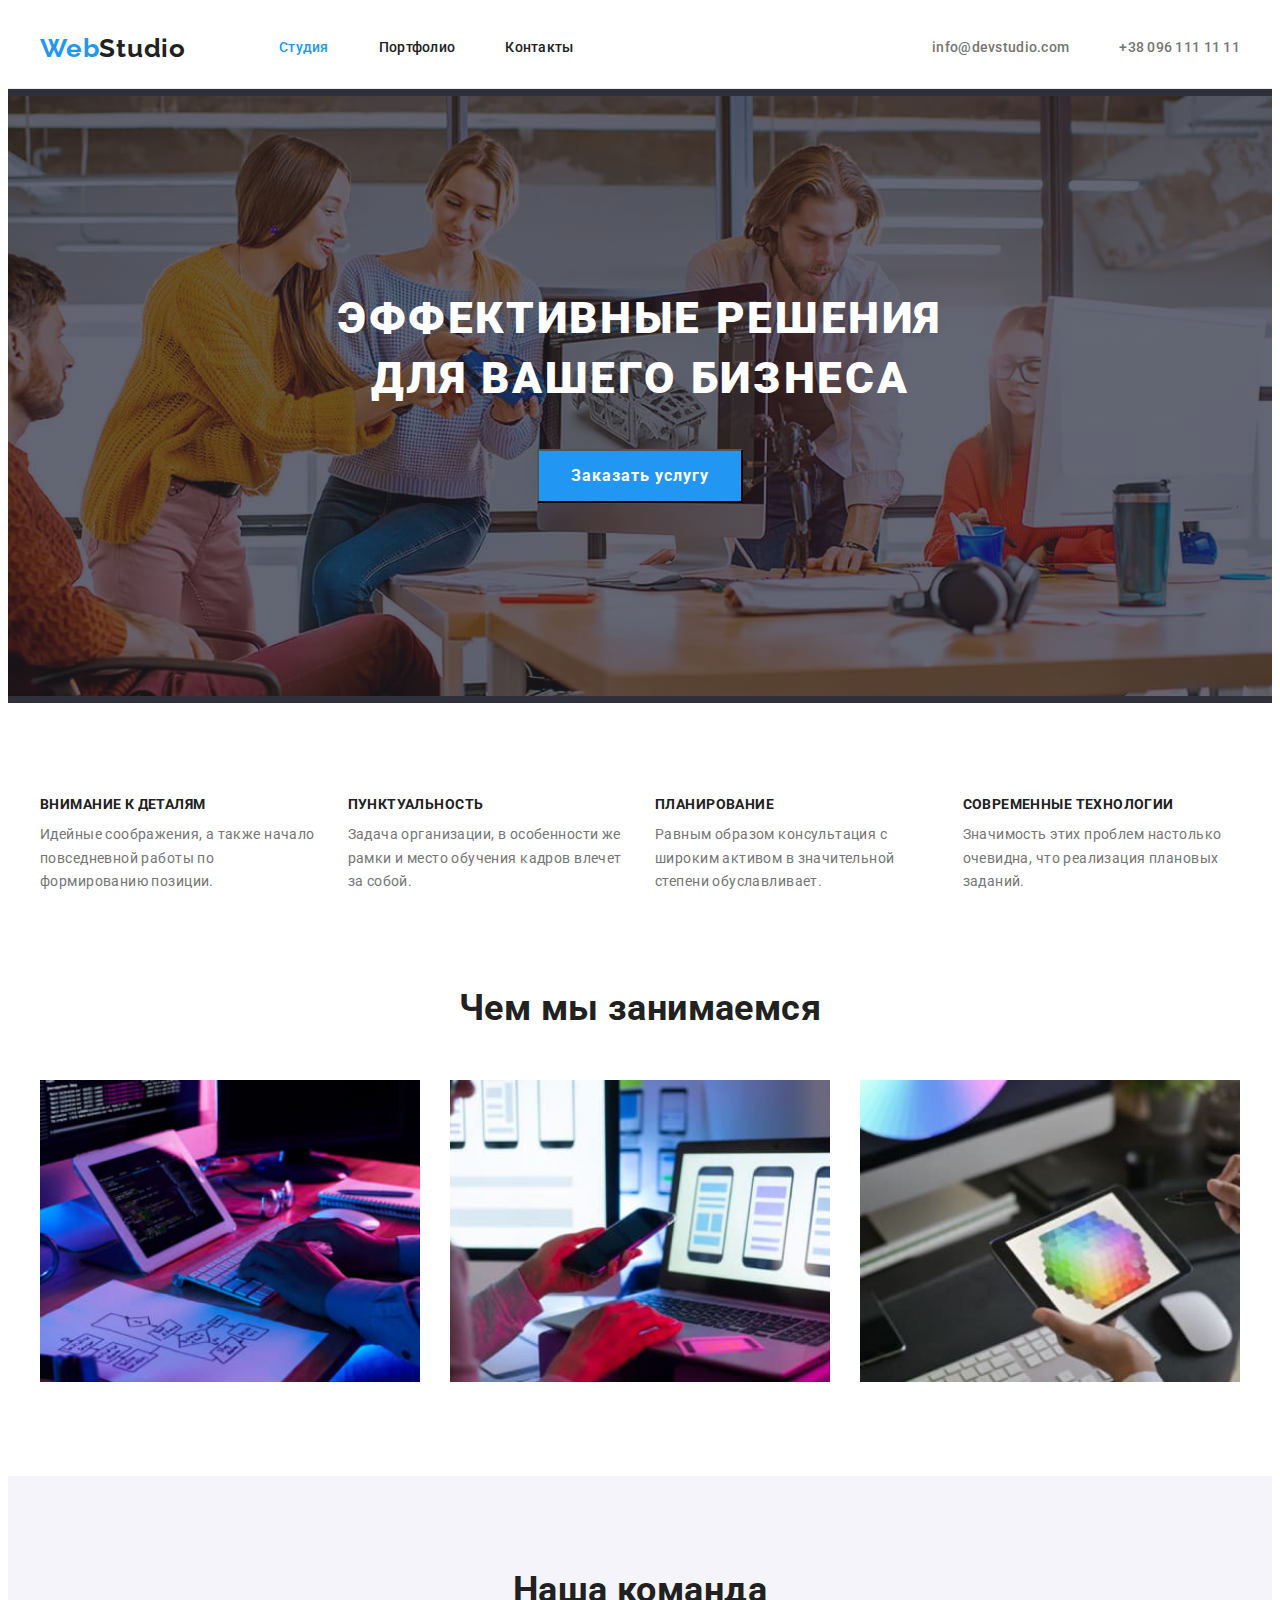
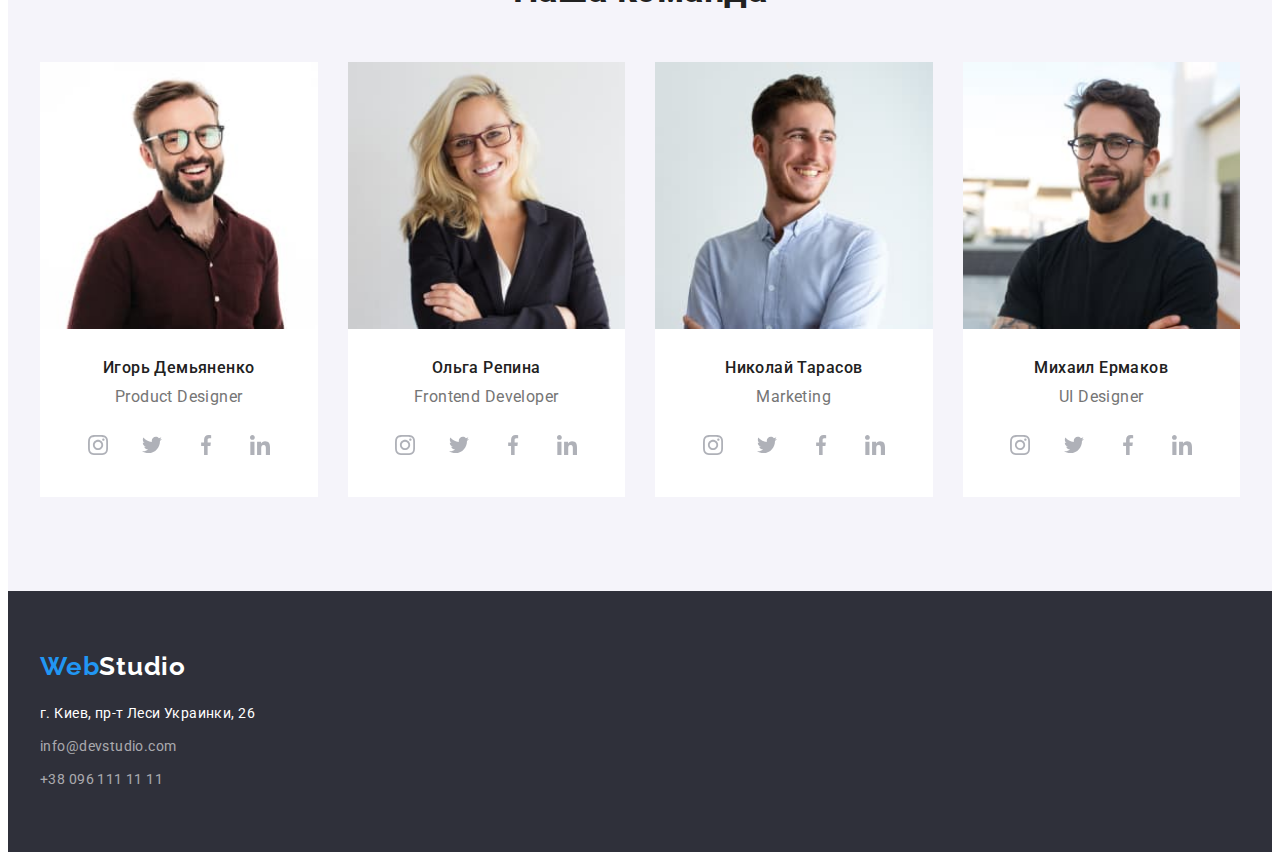
==== index.html @ 8162347d "111" ====
<!DOCTYPE html>
<html lang="ru">
<head>
    <link rel="preconnect" href="https://fonts.googleapis.com">
    <link rel="preconnect" href="https://fonts.gstatic.com" crossorigin>
    <link href="https://fonts.googleapis.com/css2?family=Raleway:wght@700&family=Roboto:wght@400;500;700;900&display=swap" rel="stylesheet">
    <link rel="stylesheet" href="https://cdnjs.cloudflare.com/ajax/libs/modern-normalize/1.1.0/modern-normalize.min.css" integrity="sha512-wpPYUAdjBVSE4KJnH1VR1HeZfpl1ub8YT/NKx4PuQ5NmX2tKuGu6U/JRp5y+Y8XG2tV+wKQpNHVUX03MfMFn9Q==" crossorigin="anonymous" referrerpolicy="no-referrer" />
    <meta charset="UTF-8">
    <meta http-equiv="X-UA-Compatible" content="IE=edge">
    <meta name="viewport" content="width=device-width, initial-scale=1.0">
    <link href="./css/styles.css" rel="stylesheet"> 
    <title>Web Studio</title>
</head>
<body>
<!--Шапка страницы-->
<header class="header">
    <div class="container header-container">
        <a  class="link logo" href="index.html">Web<span class="header-logo-span">Studio</span></a>
        <nav class="header-nav">
            <ul class="list header-list">
        <li class="header-item"><a href="index.html" class="link header-link current-link  ">Студия</a></li>
        <li class="header-item"><a href="portfolio.html" class="link header-link">Портфолио</a></li>
        <li class="header-item"><a href="" class="link header-link">Контакты</a></li>
            </ul>
        </nav>
        <ul class="list header-contact-list">
            <li class="header-contact-item"><a href=" mailto:info@devstudio.com" class="link header-link">info@devstudio.com</a></li>
            <li class="header-contact-item"><a href="tel:+380961111111" class="link header-link">+38 096 111 11 11</a></li>
        </ul>
    </div>
    
</header>
<!--Основная часть-->
<main>
    <!--Секция с кнопкой-->
    <section class="hero section">
        <div class="container">
    <h1 class="hero-title">Эффективные решения для вашего бизнеса</h1>
        <button type="button" class="hero-button"> Заказать услугу</button>
        </div>
    </section>
    <!--О нас-->
    <section class="about section">
        <div class="container">
        <ul class="list about-list card-set">
            <li class="about-item item">
                <h3 class="about-title">Внимание к деталям</h3>
                <p class="about-text">Идейные соображения, а также начало повседневной работы по формированию позиции.</p>
            </li>
            <li class="about-item item">
                <h3 class="about-title">Пунктуальность</h3>
                <p class="about-text">Задача организации, в особенности же рамки и место обучения кадров влечет за собой.</p>
            </li>
            <li class="about-item item">
                <h3 class="about-title">Планирование</h3>
                <p class="about-text">Равным образом консультация с широким активом в значительной степени обуславливает.</p>
            </li>
            <li class="about-item item">
                <h3 class="about-title">Современные технологии</h3>
                <p class="about-text">Значимость этих проблем настолько очевидна, что реализация плановых заданий.</p>
            </li>
        </ul>
        </div>
    </section>
    <!--Чем занимаемся-->
    <section class="work section"> 
        <div class="container">
        <h2 class="section-title">Чем мы занимаемся</h2>
        <ul class="list work-list card-set">
            <li class="work-item item"><img src="./images/about_section_img_1.jpg" alt="Написание кода" width="370" height="294"></li>
            <li class="work-item item"><img src="./images/about_section_img_2.jpg" alt="Разробка мобильного приложения" width="370" height="294"></li>
            <li class="work-item item"><img src="./images/about_section_img_3.jpg" alt="Выбор цветовой палитры" width="370" height="294"></li>
        </ul>
        </div>
    </section>
    <!--Команда-->
    <section class="team section"> 
        <div class="container">
        <h2 class="section-title">Наша команда</h2>
        <ul class="list team-list card-set">
            <li class="team-item item">
                <img src="./images/team_img_1.jpg" alt="Игорь Демьяненко" width="270" height="260">
                <div class="teem-content">
                <h3 class="team-people">Игорь Демьяненко</h3>
                <p class="team-position">Product Designer</p>
                <ul class="team-social-list list">
                    <li class="team-social-item" >
                        <a href=""
                         class="team-social-link link"> 
                         <svg class="team-social-icon" width="20" height="20">
                             <use href="./images/icons.svg#icon-instagram"></use>
                         </svg>
                        </a>
                    </li>
                    <li class="team-social-item" >
                        <a href=""
                         class="team-social-link link"> 
                         <svg class="team-social-icon" width="20" height="20">
                             <use href="./images/icons.svg#icon-twitter"></use>
                         </svg>
                        </a>
                    </li>
                    <li class="team-social-item" >
                        <a href=""
                         class="team-social-link link"> 
                         <svg class="team-social-icon" width="20" height="20">
                             <use href="./images/icons.svg#icon-facebook"></use>
                         </svg>
                        </a>
                    </li>
                    <li class="team-social-item" >
                        <a href=""
                         class="team-social-link link"> 
                         <svg class="team-social-icon" width="20" height="20">
                             <use href="./images/icons.svg#icon-linkedin"></use>
                         </svg>
                        </a>
                    </li>
                </ul>
            
                </div>
            </li>
            <li class="team-item item">
                <img src="./images/team_img_2.jpg" alt="Ольга Репина" width="270" height="260">
                <div class="teem-content">
                <h3 class="team-people">Ольга Репина</h3>
                <p class="team-position">Frontend Developer</p>
                <ul class="team-social-list list">
                    <li class="team-social-item" >
                        <a href=""
                         class="team-social-link link"> 
                         <svg class="team-social-icon" width="20" height="20">
                             <use href="./images/icons.svg#icon-instagram"></use>
                         </svg>
                        </a>
                    </li>
                    <li class="team-social-item" >
                        <a href=""
                         class="team-social-link link"> 
                         <svg class="team-social-icon" width="20" height="20">
                             <use href="./images/icons.svg#icon-twitter"></use>
                         </svg>
                        </a>
                    </li>
                    <li class="team-social-item" >
                        <a href=""
                         class="team-social-link link"> 
                         <svg class="team-social-icon" width="20" height="20">
                             <use href="./images/icons.svg#icon-facebook"></use>
                         </svg>
                        </a>
                    </li>
                    <li class="team-social-item" >
                        <a href=""
                         class="team-social-link link"> 
                         <svg class="team-social-icon" width="20" height="20">
                             <use href="./images/icons.svg#icon-linkedin"></use>
                         </svg>
                        </a>
                    </li>
                </ul>
                </div>
            </li>
            <li class="team-item item">
                <img src="./images/team_img_3.jpg" alt="Николай Тарасов" width="270" height="260">
                <div class="teem-content">
                <h3 class="team-people">Николай Тарасов</h3>
                <p class="team-position">Marketing</p>
                <ul class="team-social-list list">
                    <li class="team-social-item" >
                        <a href=""
                         class="team-social-link link"> 
                         <svg class="team-social-icon" width="20" height="20">
                             <use href="./images/icons.svg#icon-instagram"></use>
                         </svg>
                        </a>
                    </li>
                    <li class="team-social-item" >
                        <a href=""
                         class="team-social-link link"> 
                         <svg class="team-social-icon" width="20" height="20">
                             <use href="./images/icons.svg#icon-twitter"></use>
                         </svg>
                        </a>
                    </li>
                    <li class="team-social-item" >
                        <a href=""
                         class="team-social-link link"> 
                         <svg class="team-social-icon" width="20" height="20">
                             <use href="./images/icons.svg#icon-facebook"></use>
                         </svg>
                        </a>
                    </li>
                    <li class="team-social-item" >
                        <a href=""
                         class="team-social-link link"> 
                         <svg class="team-social-icon" width="20" height="20">
                             <use href="./images/icons.svg#icon-linkedin"></use>
                         </svg>
                        </a>
                    </li>
                </ul>
                </div>
            </li>
            <li class="team-item item">
                <img src="./images/team_img_4.jpg" alt="Михаил Ермаков" width="270" height="260">
                <div class="teem-content">
                <h3 class="team-people">Михаил Ермаков</h3>
                <p class="team-position">UI Designer</p>
                <ul class="team-social-list list">
                    <li class="team-social-item" >
                        <a href=""
                         class="team-social-link link"> 
                         <svg class="team-social-icon" width="20" height="20">
                             <use href="./images/icons.svg#icon-instagram"></use>
                         </svg>
                        </a>
                    </li>
                    <li class="team-social-item" >
                        <a href=""
                         class="team-social-link link"> 
                         <svg class="team-social-icon" width="20" height="20">
                             <use href="./images/icons.svg#icon-twitter"></use>
                         </svg>
                        </a>
                    </li>
                    <li class="team-social-item" >
                        <a href=""
                         class="team-social-link link"> 
                         <svg class="team-social-icon" width="20" height="20">
                             <use href="./images/icons.svg#icon-facebook"></use>
                         </svg>
                        </a>
                    </li>
                    <li class="team-social-item" >
                        <a href=""
                         class="team-social-link link"> 
                         <svg class="team-social-icon" width="20" height="20">
                             <use href="./images/icons.svg#icon-linkedin"></use>
                         </svg>
                        </a>
                    </li>
                </ul>
                </div>
            </li>

        </ul>
        </div>

    </section>
</main>

<footer class="footer">
    <div class="container footer-container">
    <a href="" class="link logo">Web<span class="footer-logo-span">Studio</span></a>
    <address class="footer-address">
        <ul class="list footer-list">
        <li class="footer-item">
           <a href="https://goo.gl/maps/kdyRsUSUZegwHqDn6" target="_blank" rel="noopener noreferrer"  class="link footer-link">
          г. Киев, пр-т Леси Украинки, 26
           </a>
        </li> 
         <li class="footer-item">
           <a href="mailto:info@devstudio.com"  class="link footer-link">info@devstudio.com</a>
         </li>
        <li class="footer-item">
          <a href="tel:+380961111111"  class="link footer-link">+38 096 111 11 11</a>
        </li>
        </ul>
      </address>
    </div>
</footer>
    
</body>
</html>
---- css/styles.css ----
:root{
--logo-color: #2196F3;
--light-text-color: #ffffff;
--dark-text-color: #212121;
--accent-color: #2196F3;
--text-color: #757575; 

--light-background-color: #ffffff;
--dark-background-color: #2F303A;
--gray-background-color: #F5F4FA;



}
body{
font-family: 'Roboto', sans-serif;
font-size: 14px;
line-height: 1.71;
letter-spacing: 0.03em;
color: var(--text-color);
}
p, h1, h2, h3, h4, h5, h6{
    margin: 0;
}
ul{
    margin: 0;
    padding: 0;
}
img{
    display: block;
    width: 100%;
    height: auto;
}
.list{
    list-style: none;
}
.link {
    text-decoration: none;
    color: inherit;
}
button{
    cursor: pointer;
    font-family: inherit;
}
address{
    font-style: inherit;
}

.visually-hidden {
    position: absolute;
    white-space: nowrap;
    width: 1px;
    height: 1px;
    overflow: hidden;
    border: 0;
    padding: 0;
    clip: rect(0 0 0 0);
    clip-path: inset(50%);
    margin: -1px;
}

.container{
    width: 1200px;
    padding-left: 15px;
    padding-right: 15px;
    margin: 0 auto;
}

.section{
    padding-top: 94px;
    padding-bottom: 94px;
}
.card-set{
    display: flex;
    flex-wrap: wrap;
    margin-left: -30px;
    margin-top: -30px;
}

.item{
    margin-top: 30px;
    margin-left: 30px;
}


/*--------HEADER-----------*/
.header{
    border-bottom: 1px solid #ECECEC;
}

.header .logo{
    margin-right: 93px;
}


.header-container{
    display: flex;
    align-items: center;
}
    

.logo {
font-family: Raleway;
font-weight: bold;
font-size: 26px;
line-height: 1.19;
letter-spacing: 0.03em;
color: var(--logo-color);
}
.header-logo-span{
color:var(--dark-text-color)
}
.header-list{
    color:var(--dark-text-color);
    display: flex;
    
}
.header-contact-list{
display: flex;
margin-left: auto;
align-items: center;
}
.header-item:not(:last-child){
    margin-right: 50px;
}

.header-contact-item:not(:first-child){
    margin-left: 50px;
}

.header-link{
font-weight: 500;
line-height: 1.14;
letter-spacing: 0.02em;
padding-top: 32px;
padding-bottom: 32px;
display: flex;
align-items: center;

}
.header-link:hover,
.header-link:focus,
.current-link {
    color: var(--accent-color);
}

/*----------FOOTER---------*/
.footer{
    background-color: var(--dark-background-color);
    padding-top: 60px;
    padding-bottom: 60px;
}
.footer-container{
    display: flex;
    flex-direction: column;
}
.footer .logo{
    margin-bottom: 20px;
}

.footer-logo-span{
color:var(--light-text-color);
}
.footer-item:not(:last-child){
  margin-bottom: 9px;
}

.footer-link[target="_blank"]{
color:var(--light-text-color)
}
.footer-link{
color: rgba(255, 255, 255, 0.6);
}
.footer-link:hover,
.footer-link:focus{
    color: var(--accent-color);
}


/*---------HERO--------*/
.hero{
    background-color: var(--dark-background-color);
    padding-bottom: 200px;
    padding-top: 200px;
    text-align: center;
    background-image: linear-gradient(
        rgba(47, 48, 58, 0.4),
        rgba(47, 48, 58, 0.4)
        ),url(../images/hero_bg_img.jpg);
    background-repeat: no-repeat;
    background-position: center;
}
.hero-title{
font-weight: 900;
font-size: 44px;
line-height: 1.36;
letter-spacing: 0.06em;
text-transform: uppercase;
color:var(--light-text-color);
margin-bottom: 40px;
text-align: center;
max-width: 700px;
margin-left: auto;
margin-right: auto;




}
.hero-button{
font-weight: bold;
font-size: 16px;
line-height: 1.875;
letter-spacing: 0.06em;
color: var(--light-text-color);
background-color:var(--accent-color);
padding: 10px 32px;




}
/*---------ABOUT----------*/




.about-title{
font-size: 14px;
line-height: 1.14;
letter-spacing: 0.03em;
text-transform: uppercase;
color:var(--dark-text-color);
margin-bottom: 10px;
}

.about-list{
    display: flex;
}

.about-item{
    flex-basis: calc(100% / 4 - 30px);
}








/*----------WORK----------*/
.work{
    padding-top: 0;
}

.section-title{
font-size: 36px;
line-height: 1.16;
color:var(--dark-text-color);
margin-bottom: 50px;
text-align: center;
}

.work-list{
display: flex;
}
.work-item{
    flex-basis: calc(100% / 3 - 30px);
}



/*---------TEAM------------*/
.team{
    background-color: var(--gray-background-color);
}
.team-list{
    display: flex;
}


.team-item{
    background-color:var(--light-background-color);
    text-align: center;
    flex-basis: calc(100% / 4 - 30px);
}

.teem-content{
    padding: 30px 32px;

}
.team-social-list{
    display: flex;
    justify-content: center;
    margin-top: 16px;
}
.team-social-item + .team-social-item{
    margin-left: 10px;
}
.team-social-link{
    display: flex;
    justify-content: center;
    align-items: center;
    background-color: var(--light-background-color);
    width: 44px;
    height: 44px;
    border-radius: 50%;
    color:#AFB1B8;
}
.team-social-icon{
    fill: currentColor;
}
.team-social-link:hover,
.team-social-link:focus{
    background-color: var(--accent-color);
    color:#ffffff;
}



.team-people{
font-weight: 500;
color:var(--dark-text-color);
margin-bottom: 10px;

}
.team-position,
.team-people {
font-size: 16px;
line-height: 1.18;
}


/*--------------------PORTFOLIO-------------------*/

.filter-list{
    display: flex;
    justify-content: center;
    margin-bottom: 50px;
}
.filter-item:not(:last-child){
    margin-right: 8px;
}

.filter-button{
font-weight: 500;
font-size: 16px;
line-height: 1.625;
letter-spacing: 0.03em;
color:var(--dark-text-color);
background-color:var(--gray-background-color);
min-width: 73px;
padding: 6px 22px;
}


.filter-button:hover,
.filter-button:focus,
.current-filter {
color:var(--light-text-color);
background-color:var(--accent-color);
}



.portfolio-item{
    width: calc(100 / 3 - 30px) ;
}

.portfolio-content{
    border: 1px solid #eeeeee;
    border-top: 0;
    padding-top: 20px;
    padding-bottom: 20px;
    padding-left: 24px;
    padding-right: 24px;
   
    
    
}

.portfolio-project-name{
    font-size: 18px;
    line-height: 2;
    letter-spacing: 0.06em;
    color:var(--dark-text-color);
    margin-bottom: 4px;
}
.portfolio-project-class{
    font-weight: normal;
    font-size: 16px;
    line-height: 1.875;
 

}
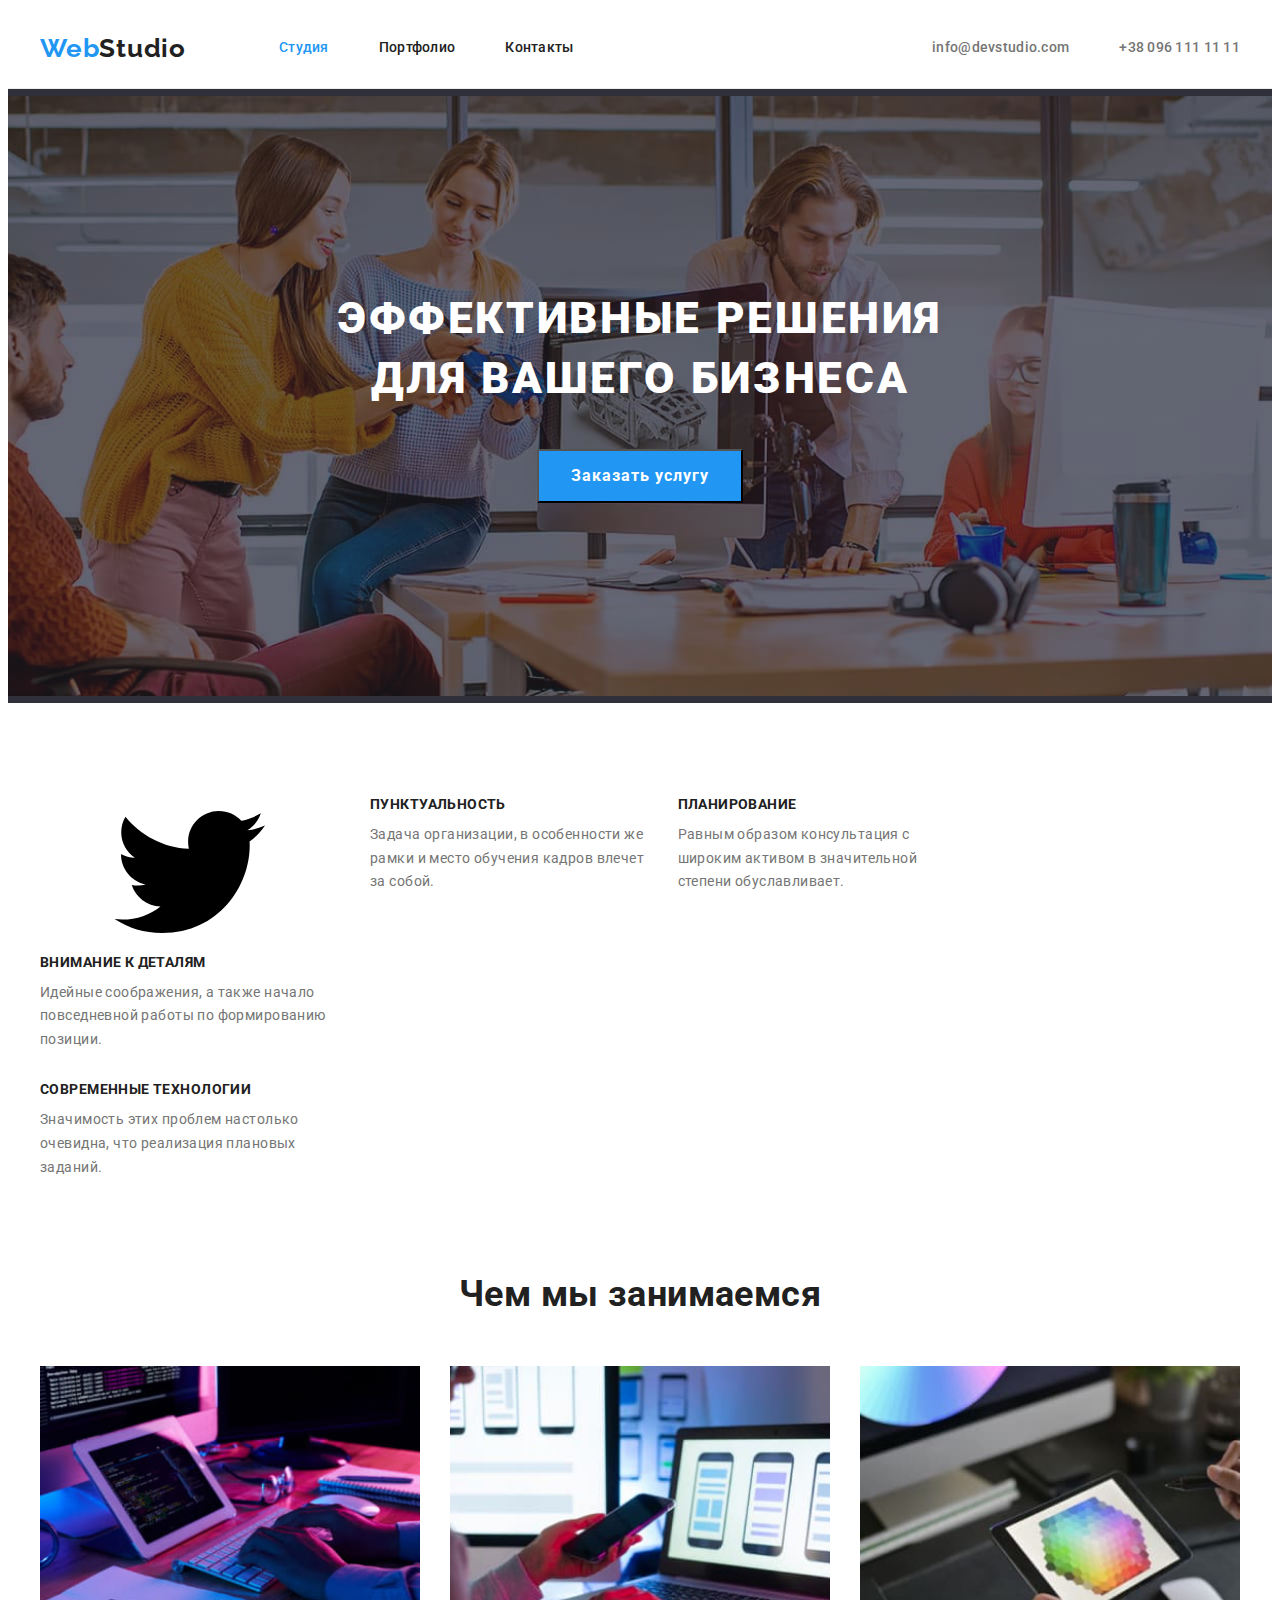
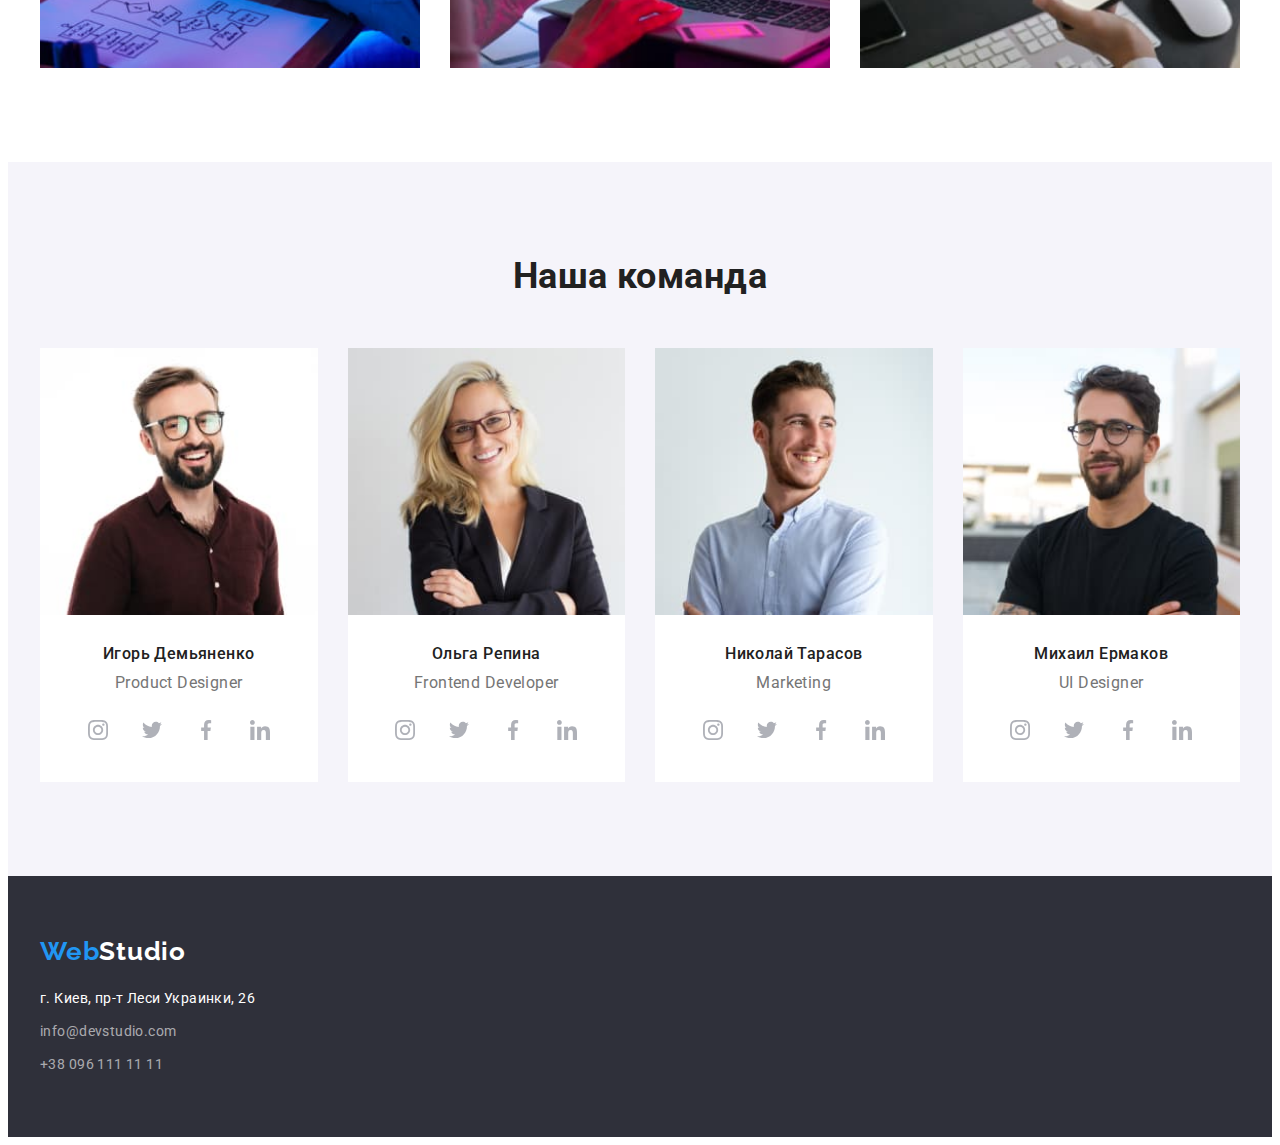
==== commit c91092c9: "111" ====
--- a/index.html
+++ b/index.html
@@ -44,6 +44,14 @@
         <div class="container">
         <ul class="list about-list card-set">
             <li class="about-item item">
+                <div class="about-img">
+                    <a href=""
+                         class="about-img-link link"> 
+                         <svg class="about-icon">
+                             <use href="./images/icons.svg#icon-twitter"></use>
+                         </svg>
+                        </a>
+                </div>
                 <h3 class="about-title">Внимание к деталям</h3>
                 <p class="about-text">Идейные соображения, а также начало повседневной работы по формированию позиции.</p>
             </li>
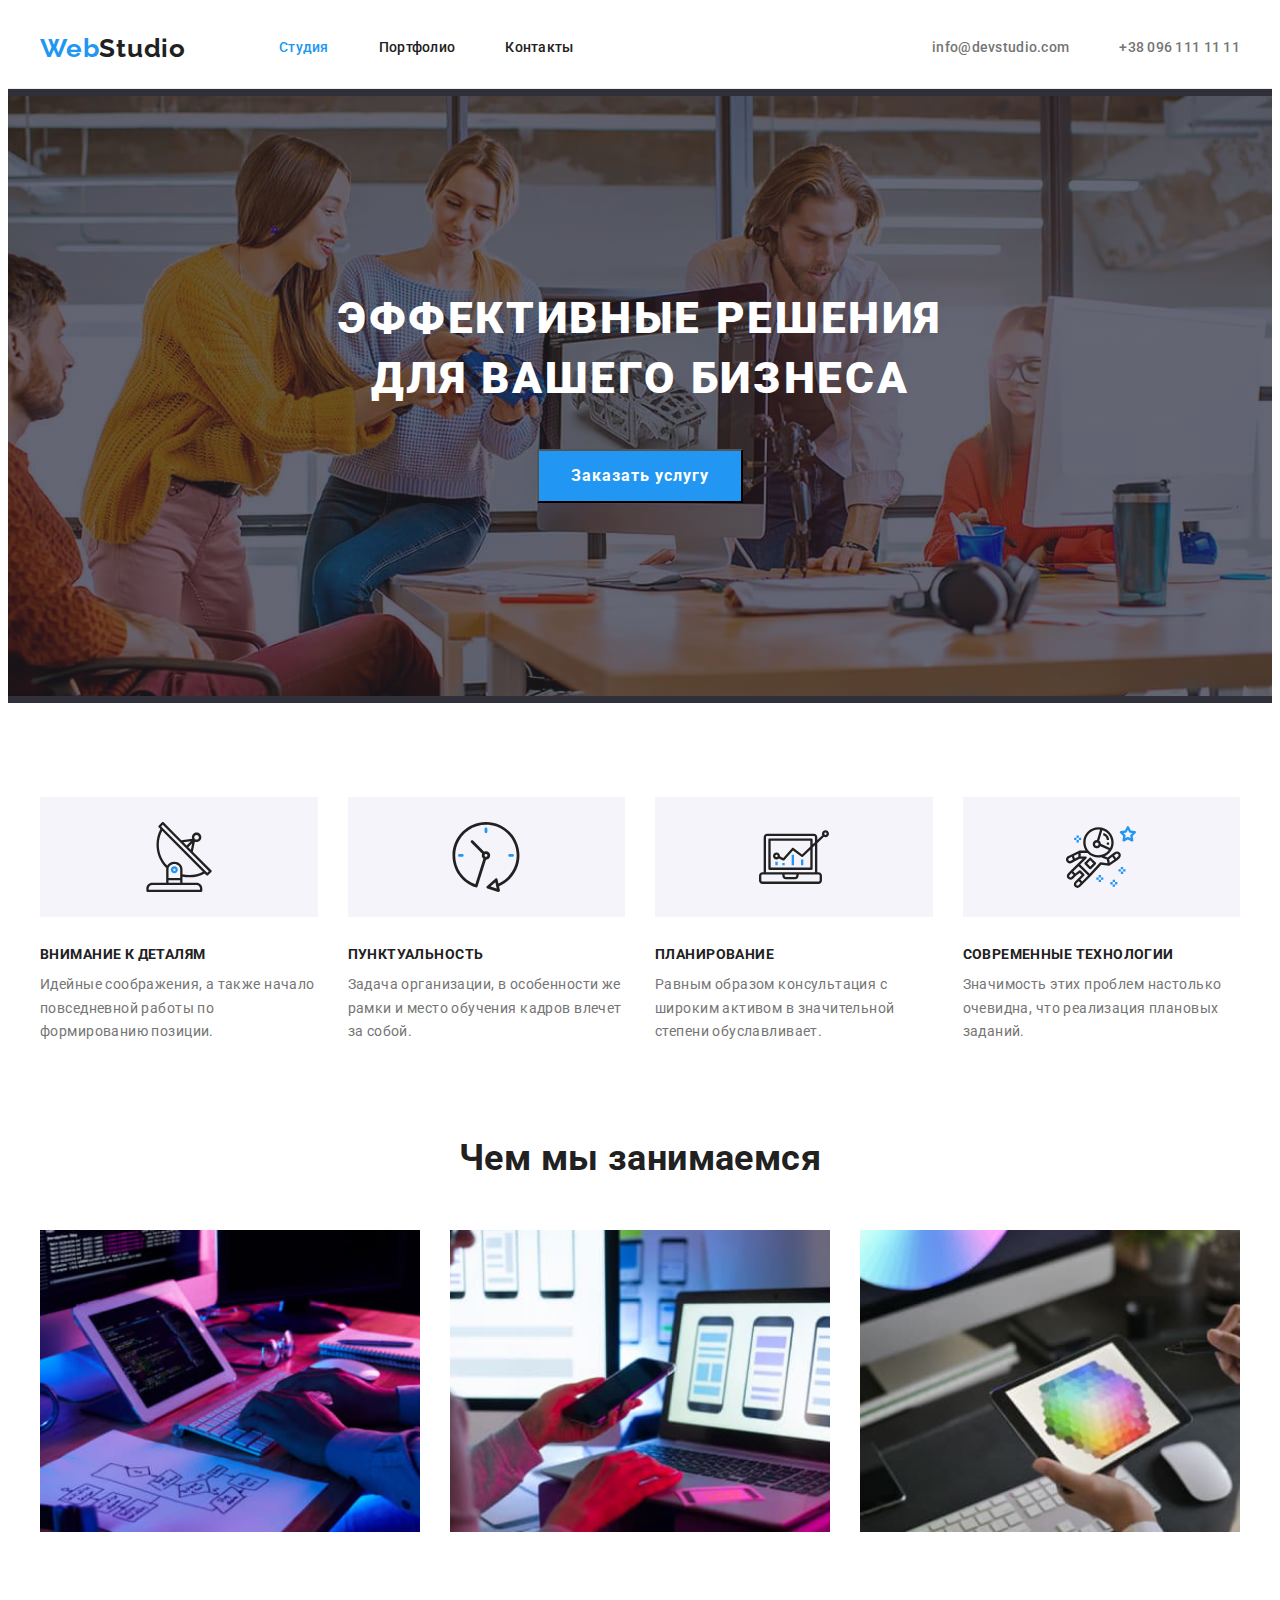
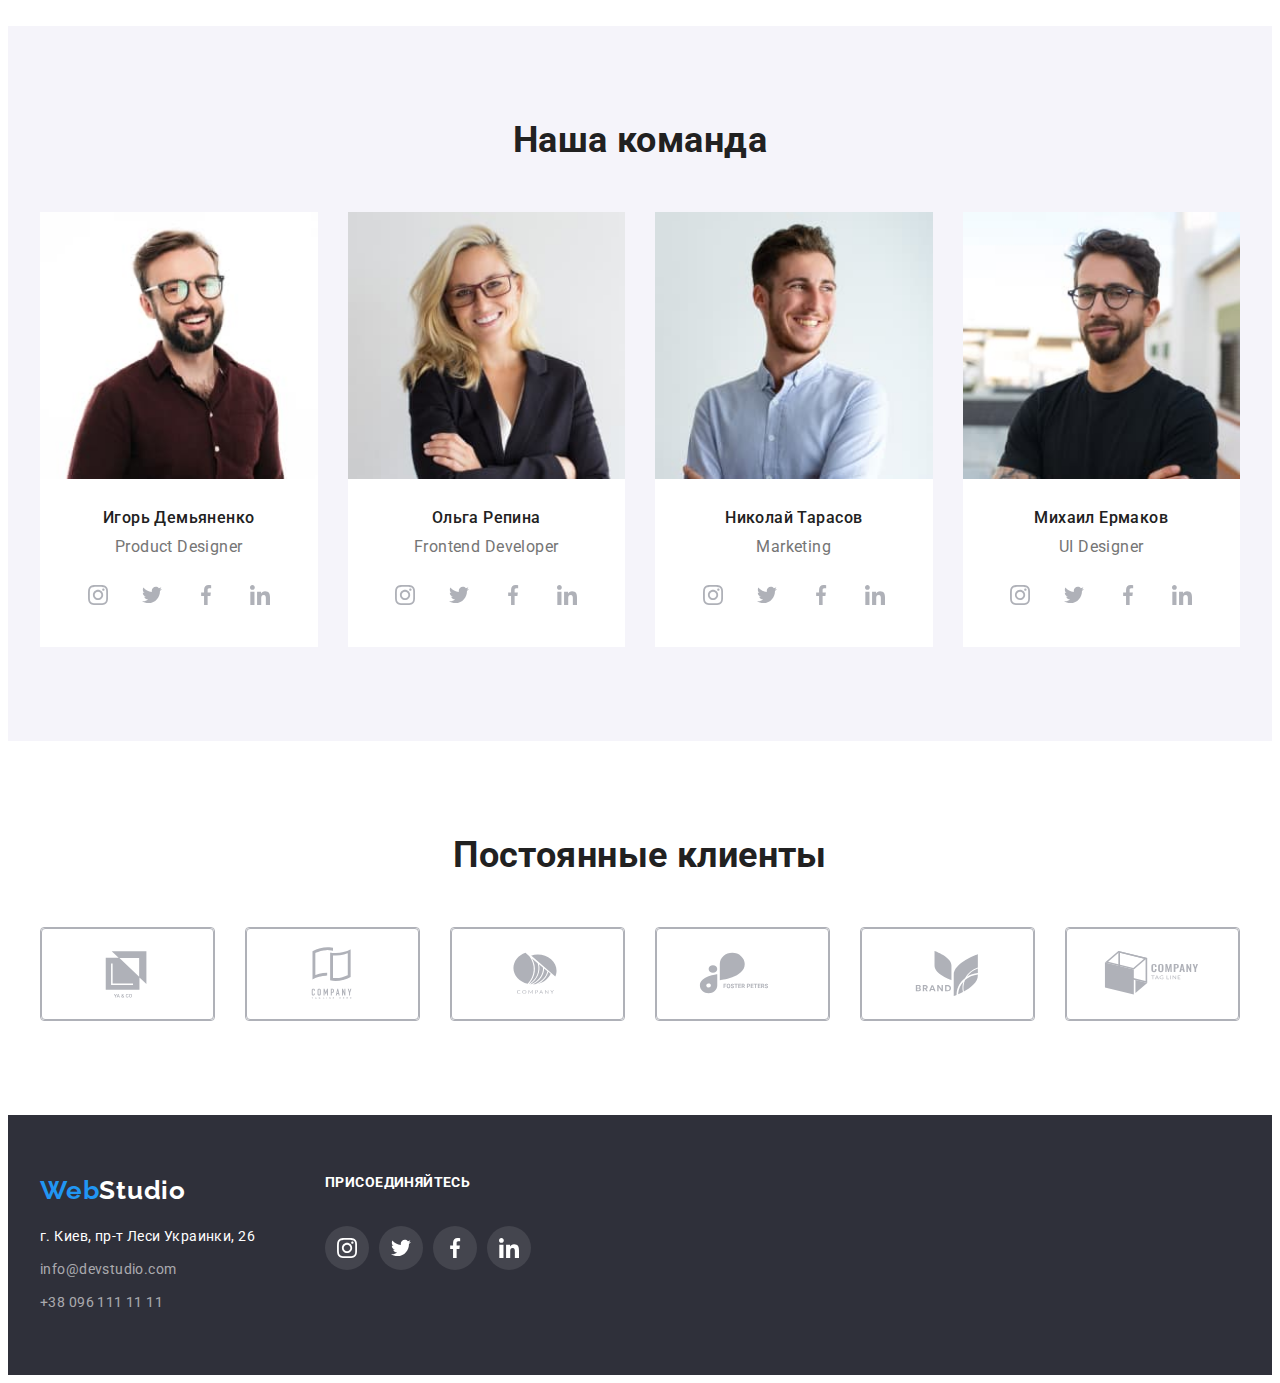
==== commit 7f2e4834: "!!!" ====
--- a/index.html
+++ b/index.html
@@ -45,25 +45,37 @@
         <ul class="list about-list card-set">
             <li class="about-item item">
                 <div class="about-img">
-                    <a href=""
-                         class="about-img-link link"> 
-                         <svg class="about-icon">
-                             <use href="./images/icons.svg#icon-twitter"></use>
-                         </svg>
-                        </a>
+                         <svg class="about-icon" width="70" height="70">
+                             <use href="./images/icons.svg#icon-antenna"></use>
+                         </svg>    
                 </div>
                 <h3 class="about-title">Внимание к деталям</h3>
                 <p class="about-text">Идейные соображения, а также начало повседневной работы по формированию позиции.</p>
             </li>
             <li class="about-item item">
+                <div class="about-img">
+                    <svg class="about-icon" width="70" height="70">
+                        <use href="./images/icons.svg#icon-clock"></use>
+                    </svg>    
+           </div>
                 <h3 class="about-title">Пунктуальность</h3>
                 <p class="about-text">Задача организации, в особенности же рамки и место обучения кадров влечет за собой.</p>
             </li>
             <li class="about-item item">
+                <div class="about-img">
+                    <svg class="about-icon" width="70" height="70">
+                        <use href="./images/icons.svg#icon-diagram"></use>
+                    </svg>    
+           </div>
                 <h3 class="about-title">Планирование</h3>
                 <p class="about-text">Равным образом консультация с широким активом в значительной степени обуславливает.</p>
             </li>
             <li class="about-item item">
+                <div class="about-img">
+                    <svg class="about-icon" width="70" height="70">
+                        <use href="./images/icons.svg#icon-astronaut"></use>
+                    </svg>    
+           </div>
                 <h3 class="about-title">Современные технологии</h3>
                 <p class="about-text">Значимость этих проблем настолько очевидна, что реализация плановых заданий.</p>
             </li>
@@ -251,15 +263,71 @@
                 </ul>
                 </div>
             </li>
-
-        </ul>
-        </div>
-
+        </ul>
+        </div>
+    </section>
+    <section class="clients section"> 
+        <div class="container">
+        <h2 class="section-title">Постоянные клиенты</h2>
+        <ul class="list clients-list card-set">
+            <li class="clients-item item">
+                <a href=""
+                         class="clients-link link"> 
+                         <svg class="clients-icon" width="106" height="60">
+                             <use href="./images/icons.svg#icon-client_logo-1"></use>
+                         </svg>
+                        </a>
+            </li>
+            <li class="clients-item item">
+                <a href=""
+                         class="clients-link link"> 
+                         <svg class="clients-icon" width="106" height="60">
+                             <use href="./images/icons.svg#icon-client_logo-2"></use>
+                         </svg>
+                        </a>
+            </li>
+            <li class="clients-item item">
+                <a href=""
+                         class="clients-link link"> 
+                         <svg class="clients-icon" width="106" height="60">
+                             <use href="./images/icons.svg#icon-client_logo-3"></use>
+                         </svg>
+                        </a>
+            </li>
+            <li class="clients-item item">
+                <a href=""
+                         class="clients-link link"> 
+                         <svg class="clients-icon" width="106" height="60">
+                             <use href="./images/icons.svg#icon-client_logo-4"></use>
+                         </svg>
+                        </a>
+            </li>
+            <li class="clients-item item">
+                <a href=""
+                         class="clients-link link"> 
+                         <svg class="clients-icon" width="106" height="60">
+                             <use href="./images/icons.svg#icon-client_logo-5"></use>
+                         </svg>
+                        </a>
+            </li>
+            <li class="clients-item item">
+                <a href=""
+                         class="clients-link link"> 
+                         <svg class="clients-icon" width="106" height="60">
+                             <use href="./images/icons.svg#icon-client_logo-6"></use>
+                         </svg>
+                        </a>
+            </li>
+            
+        </ul>
+        </div>
     </section>
 </main>
 
 <footer class="footer">
+   
     <div class="container footer-container">
+<div class="main-footer">
     <a href="" class="link logo">Web<span class="footer-logo-span">Studio</span></a>
     <address class="footer-address">
         <ul class="list footer-list">
@@ -277,7 +345,48 @@
         </ul>
       </address>
     </div>
-</footer>
+    
+      <div class="footer-social">
+          <h2 class="footer-social-logo">присоединяйтесь</h2>
+          <ul class="footer-social-list list">
+            <li class="footer-social-item" >
+                <a href=""
+                 class="footer-social-link link"> 
+                 <svg class="footer-social-icon" width="20" height="20">
+                     <use href="./images/icons.svg#icon-instagram"></use>
+                 </svg>
+                </a>
+            </li>
+            <li class="footer-social-item" >
+                <a href=""
+                 class="footer-social-link link"> 
+                 <svg class="footer-social-icon" width="20" height="20">
+                     <use href="./images/icons.svg#icon-twitter"></use>
+                 </svg>
+                </a>
+            </li>
+            <li class="footer-social-item" >
+                <a href=""
+                 class="footer-social-link link"> 
+                 <svg class="footer-social-icon" width="20" height="20">
+                     <use href="./images/icons.svg#icon-facebook"></use>
+                 </svg>
+                </a>
+            </li>
+            <li class="footer-social-item" >
+                <a href=""
+                 class="footer-social-link link"> 
+                 <svg class="footer-social-icon" width="20" height="20">
+                     <use href="./images/icons.svg#icon-linkedin"></use>
+                 </svg>
+                </a>
+            </li>
+        </ul>
+
+
+      </div>
+    </div>
+
     
 </body>
 </html>--- a/css/styles.css
+++ b/css/styles.css
@@ -3,7 +3,8 @@
 --light-text-color: #ffffff;
 --dark-text-color: #212121;
 --accent-color: #2196F3;
---text-color: #757575; 
+--text-color: #757575;
+--icon-color: #AFB1B8 ;
 
 --light-background-color: #ffffff;
 --dark-background-color: #2F303A;
@@ -149,10 +150,15 @@
     background-color: var(--dark-background-color);
     padding-top: 60px;
     padding-bottom: 60px;
+    
 }
 .footer-container{
     display: flex;
+}
+.main-footer{
+    display: flex;
     flex-direction: column;
+    margin-right: 70px;
 }
 .footer .logo{
     margin-bottom: 20px;
@@ -165,7 +171,8 @@
   margin-bottom: 9px;
 }
 
-.footer-link[target="_blank"]{
+.footer-link[target="_blank"]
+{
 color:var(--light-text-color)
 }
 .footer-link{
@@ -175,7 +182,46 @@
 .footer-link:focus{
     color: var(--accent-color);
 }
-
+.footer-social{
+    display: flex;
+    flex-direction: column;
+}
+.footer-social-list{
+    display: flex;
+    justify-content: center;
+    margin-top: 16px;
+}
+.footer-social-item + .footer-social-item{
+    margin-left: 10px;
+}
+.footer-social-link{
+    display: flex;
+    justify-content: center;
+    align-items: center;
+    background-color: rgba(255, 255, 255, 0.1);
+    width: 44px;
+    height: 44px;
+    border-radius: 50%;
+    color:var(--light-text-color)
+
+}
+.footer-social-icon{
+    fill: currentColor;
+}
+.footer-social-link:hover,
+.footer-social-link:focus{
+    background-color: var(--accent-color);
+    color:#ffffff;
+}
+.footer-social-logo{
+ font-weight: bold;
+font-size: 14px;
+line-height: 1.14;
+letter-spacing: 0.03em;
+text-transform: uppercase;
+margin-bottom: 20px;
+color: var(--light-text-color);
+}
 
 /*---------HERO--------*/
 .hero{
@@ -241,6 +287,15 @@
 .about-item{
     flex-basis: calc(100% / 4 - 30px);
 }
+.about-img{
+    display: flex;
+    justify-content: center;
+    align-items: center;
+    background-color: var(--gray-background-color);
+    height: 120px;
+    margin-bottom: 30px;
+}
+
 
 
 
@@ -306,7 +361,7 @@
     width: 44px;
     height: 44px;
     border-radius: 50%;
-    color:#AFB1B8;
+    color:var(--icon-color)
 }
 .team-social-icon{
     fill: currentColor;
@@ -330,6 +385,34 @@
 font-size: 16px;
 line-height: 1.18;
 }
+/*----------Clients-----------*/
+.clients-item{
+    flex-basis: calc(100% / 6 - 30px);
+    border: 1px solid #AFB1B8;
+    box-sizing: border-box;
+    border-radius: 4px;
+}
+.clients-link{
+    display: flex;
+    justify-content: center;
+    align-items: center;
+    background-color: var(--light-background-color);
+    height: 92px;
+    border: 1px solid #AFB1B8;
+    box-sizing: border-box;
+    border-radius: 4px;
+    color:var(--icon-color)
+}
+.clients-icon{
+    fill:currentColor
+}
+.clients-link:hover,
+.clients-link:focus{
+    border: 1px solid #2196F3;
+    color: var(--accent-color);
+}
+   
+
 
 
 /*--------------------PORTFOLIO-------------------*/
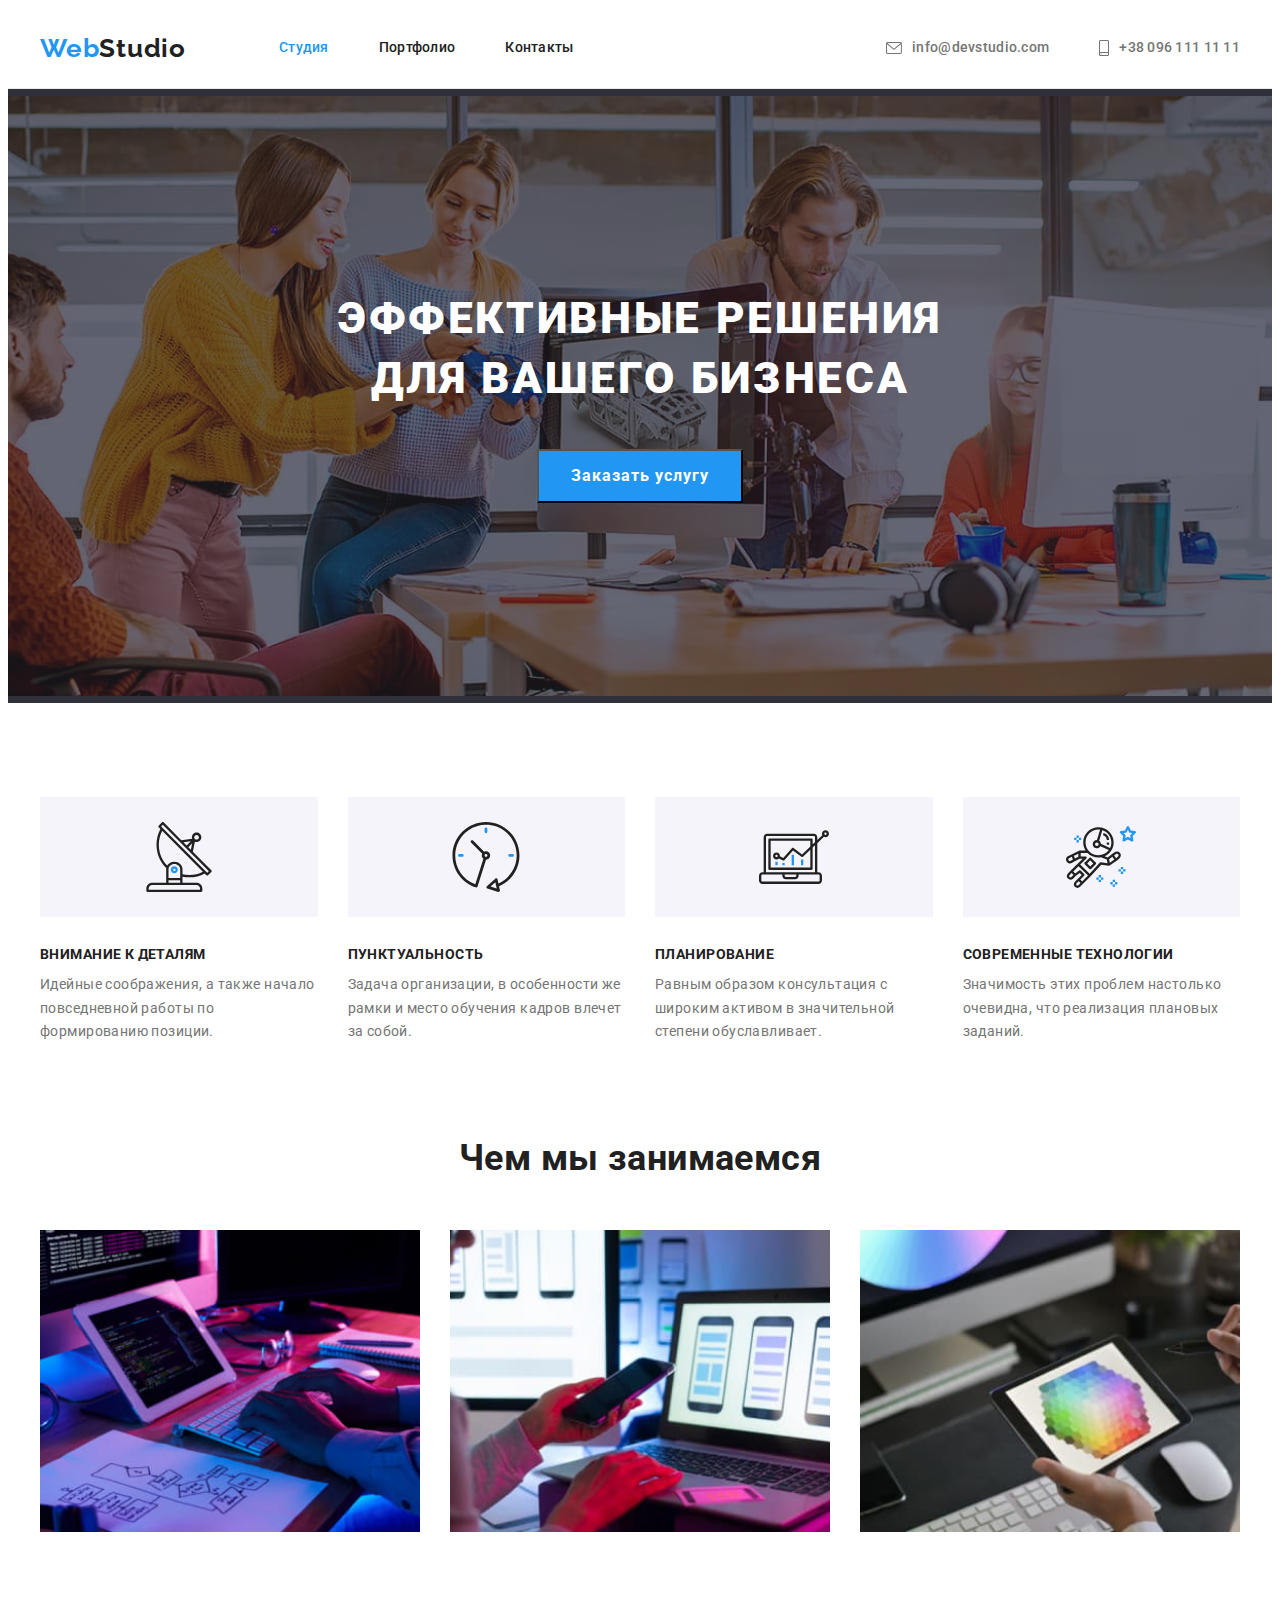
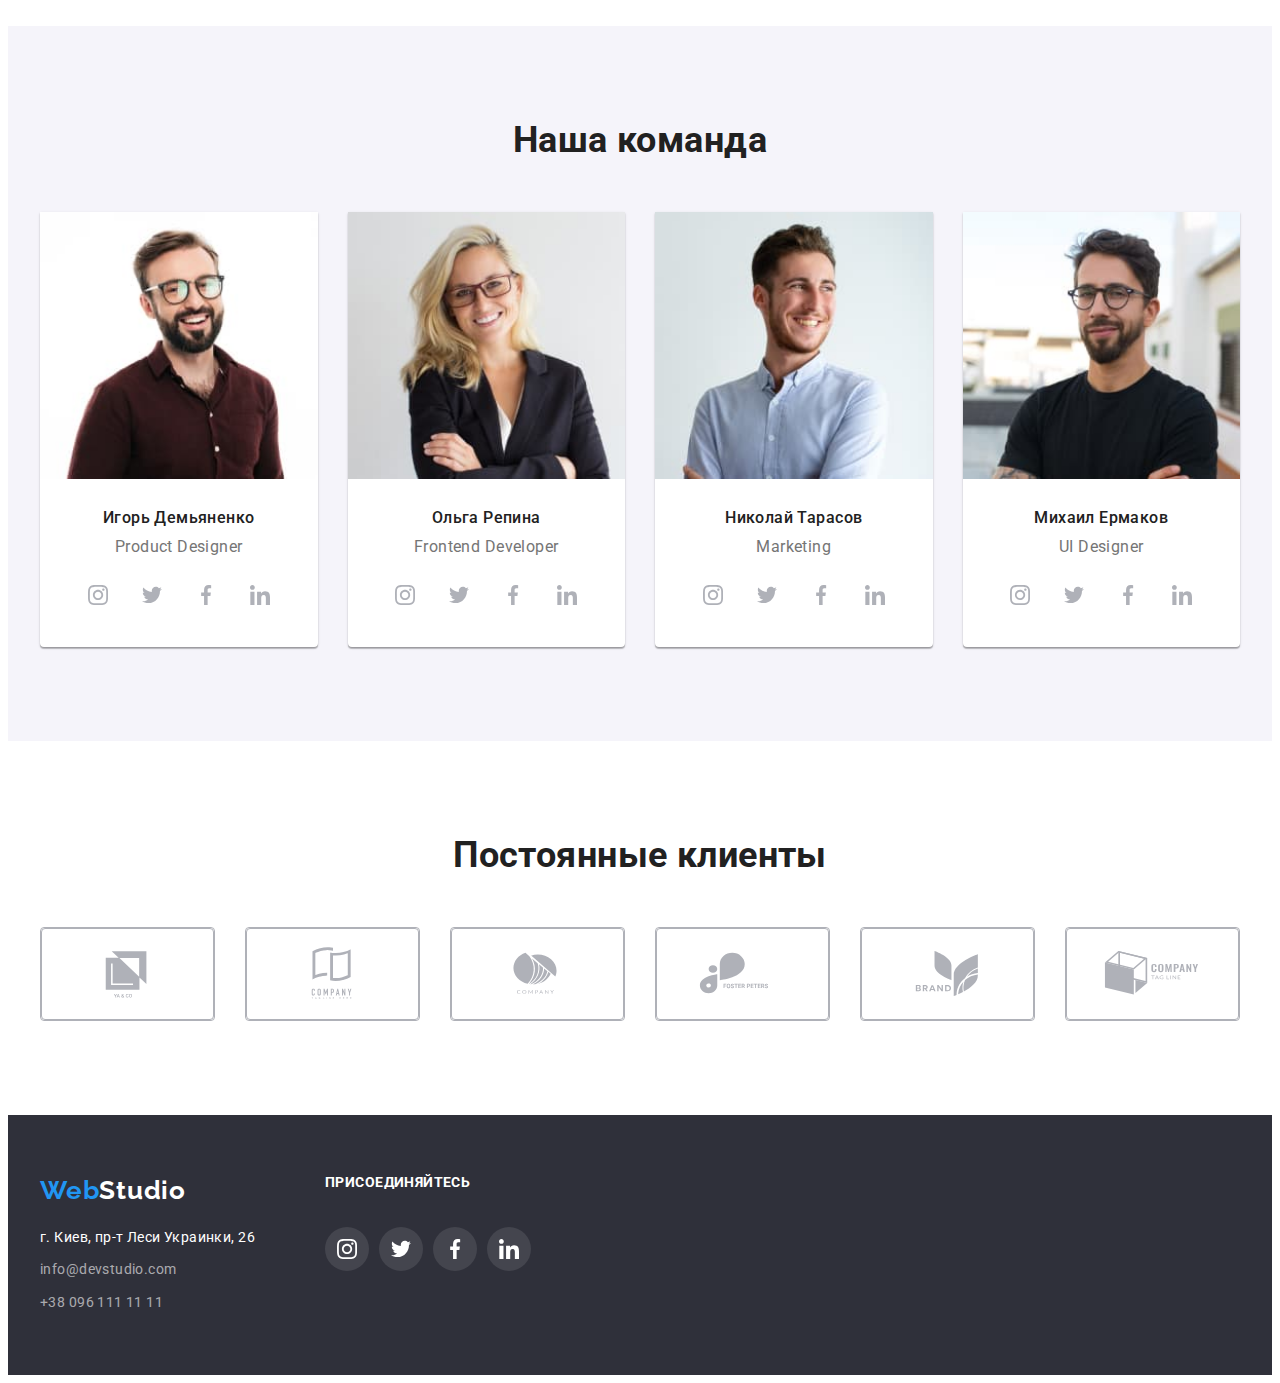
==== commit f117ca85: "hw 4!" ====
--- a/index.html
+++ b/index.html
@@ -24,8 +24,16 @@
             </ul>
         </nav>
         <ul class="list header-contact-list">
-            <li class="header-contact-item"><a href=" mailto:info@devstudio.com" class="link header-link">info@devstudio.com</a></li>
-            <li class="header-contact-item"><a href="tel:+380961111111" class="link header-link">+38 096 111 11 11</a></li>
+            <li class="header-contact-item"><a href=" mailto:info@devstudio.com" class="link header-link">
+                <svg class="header-contact-icon" width="16" height="12">
+                    <use href="./images/icons.svg#icon-mail"></use>
+                </svg>
+                info@devstudio.com</a></li>
+            <li class="header-contact-item"><a href="tel:+380961111111" class="link header-link">
+                <svg class="header-contact-icon" width="10" height="16">
+                    <use href="./images/icons.svg#icon-smartphone"></use>
+                </svg>
+                +38 096 111 11 11</a></li>
         </ul>
     </div>
     
--- a/css/styles.css
+++ b/css/styles.css
@@ -143,6 +143,11 @@
 .header-link:focus,
 .current-link {
     color: var(--accent-color);
+}
+.header-contact-icon{
+    display: block;
+    margin-right: 10px;
+    fill: currentColor;
 }
 
 /*----------FOOTER---------*/
@@ -339,6 +344,11 @@
     background-color:var(--light-background-color);
     text-align: center;
     flex-basis: calc(100% / 4 - 30px);
+    box-shadow:
+     0px 1px 3px rgba(0, 0, 0, 0.12),
+     0px 1px 1px rgba(0, 0, 0, 0.14), 
+     0px 2px 1px rgba(0, 0, 0, 0.2);
+    border-radius: 0px 0px 4px 4px;
 }
 
 .teem-content{
@@ -443,12 +453,17 @@
 .current-filter {
 color:var(--light-text-color);
 background-color:var(--accent-color);
+box-shadow: 
+0px 3px 1px rgba(0, 0, 0, 0.1), 
+0px 1px 2px rgba(0, 0, 0, 0.08), 
+0px 2px 2px rgba(0, 0, 0, 0.12);
 }
 
 
 
 .portfolio-item{
     width: calc(100 / 3 - 30px) ;
+    box-sizing: border-box;
 }
 
 .portfolio-content{
@@ -458,9 +473,16 @@
     padding-bottom: 20px;
     padding-left: 24px;
     padding-right: 24px;
-   
+
     
-    
+}
+
+.portfolio-item:hover,
+.portfolio-item:focus{
+    box-shadow:
+    0px 1px 1px rgba(0, 0, 0, 0.12),
+    0px 4px 4px rgba(0, 0, 0, 0.06),
+    1px 4px 6px rgba(0, 0, 0, 0.16);
 }
 
 .portfolio-project-name{
@@ -478,3 +500,4 @@
 
 }
 
+
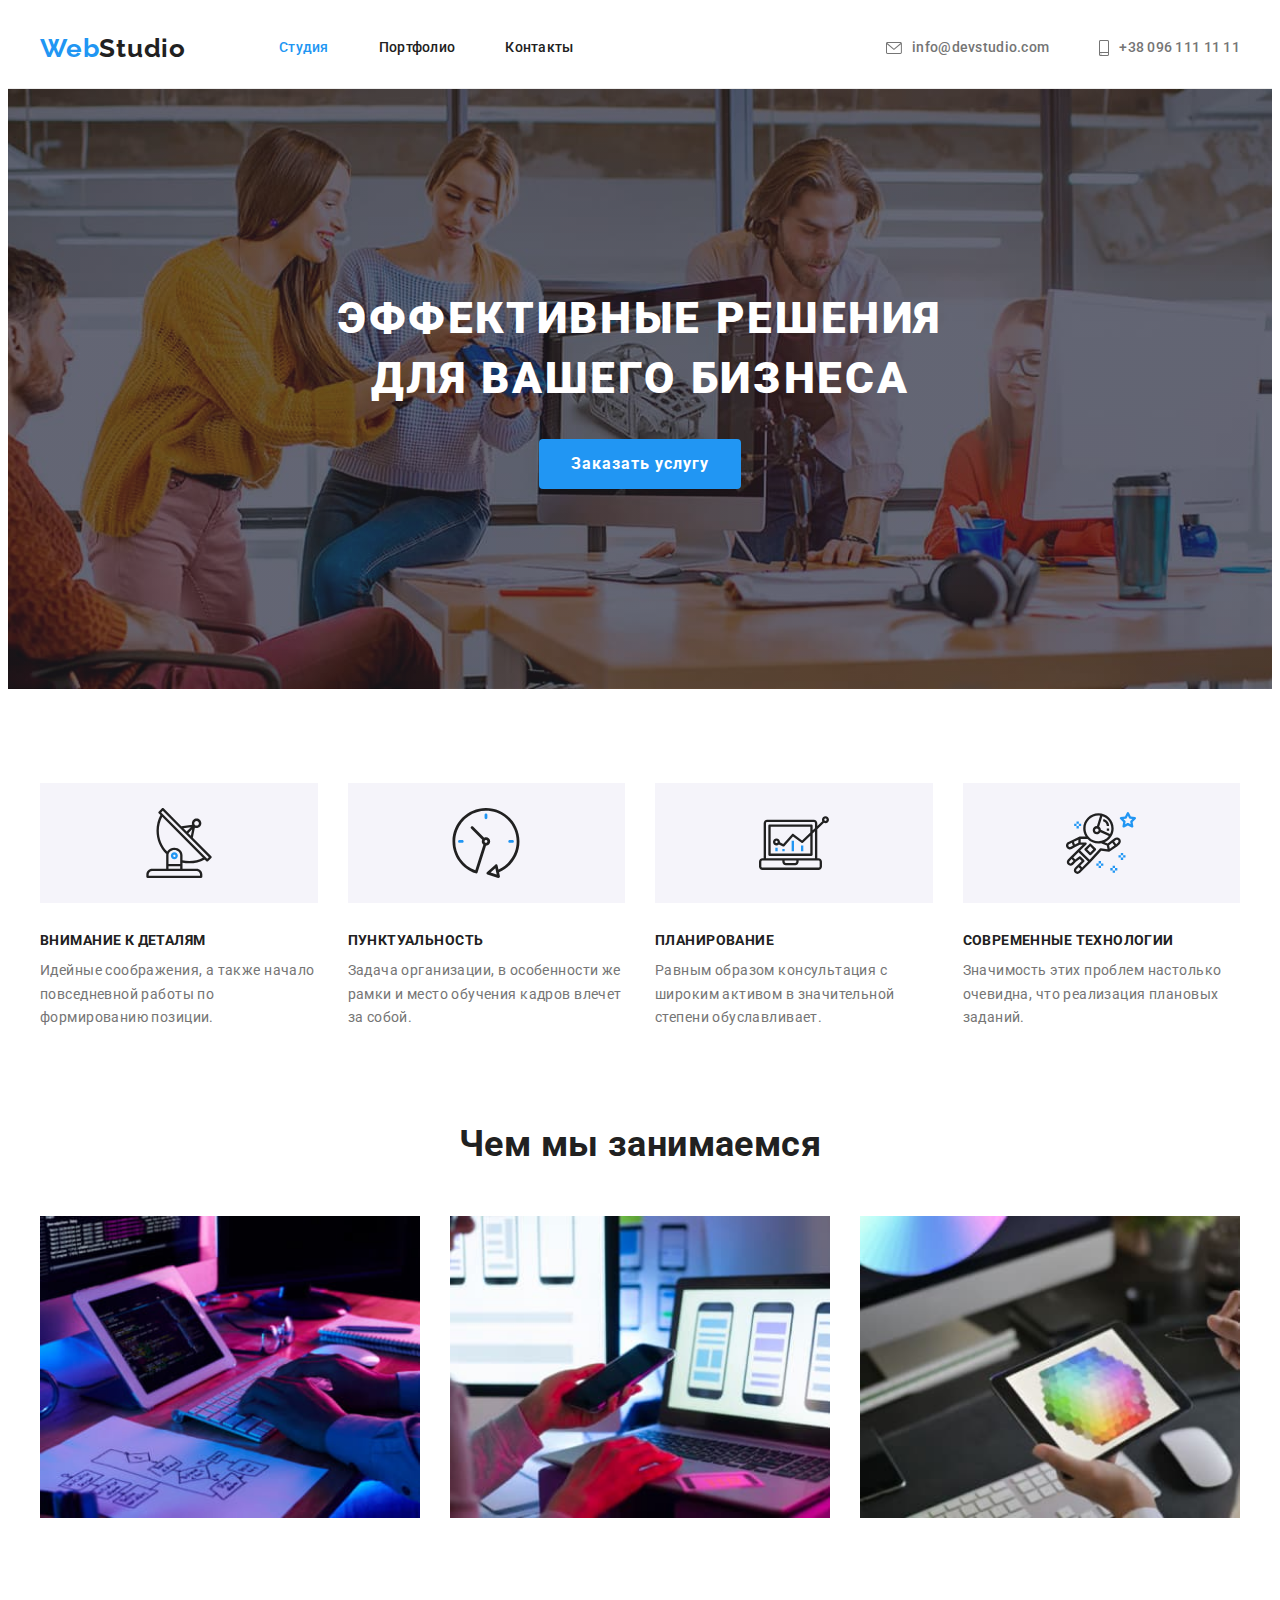
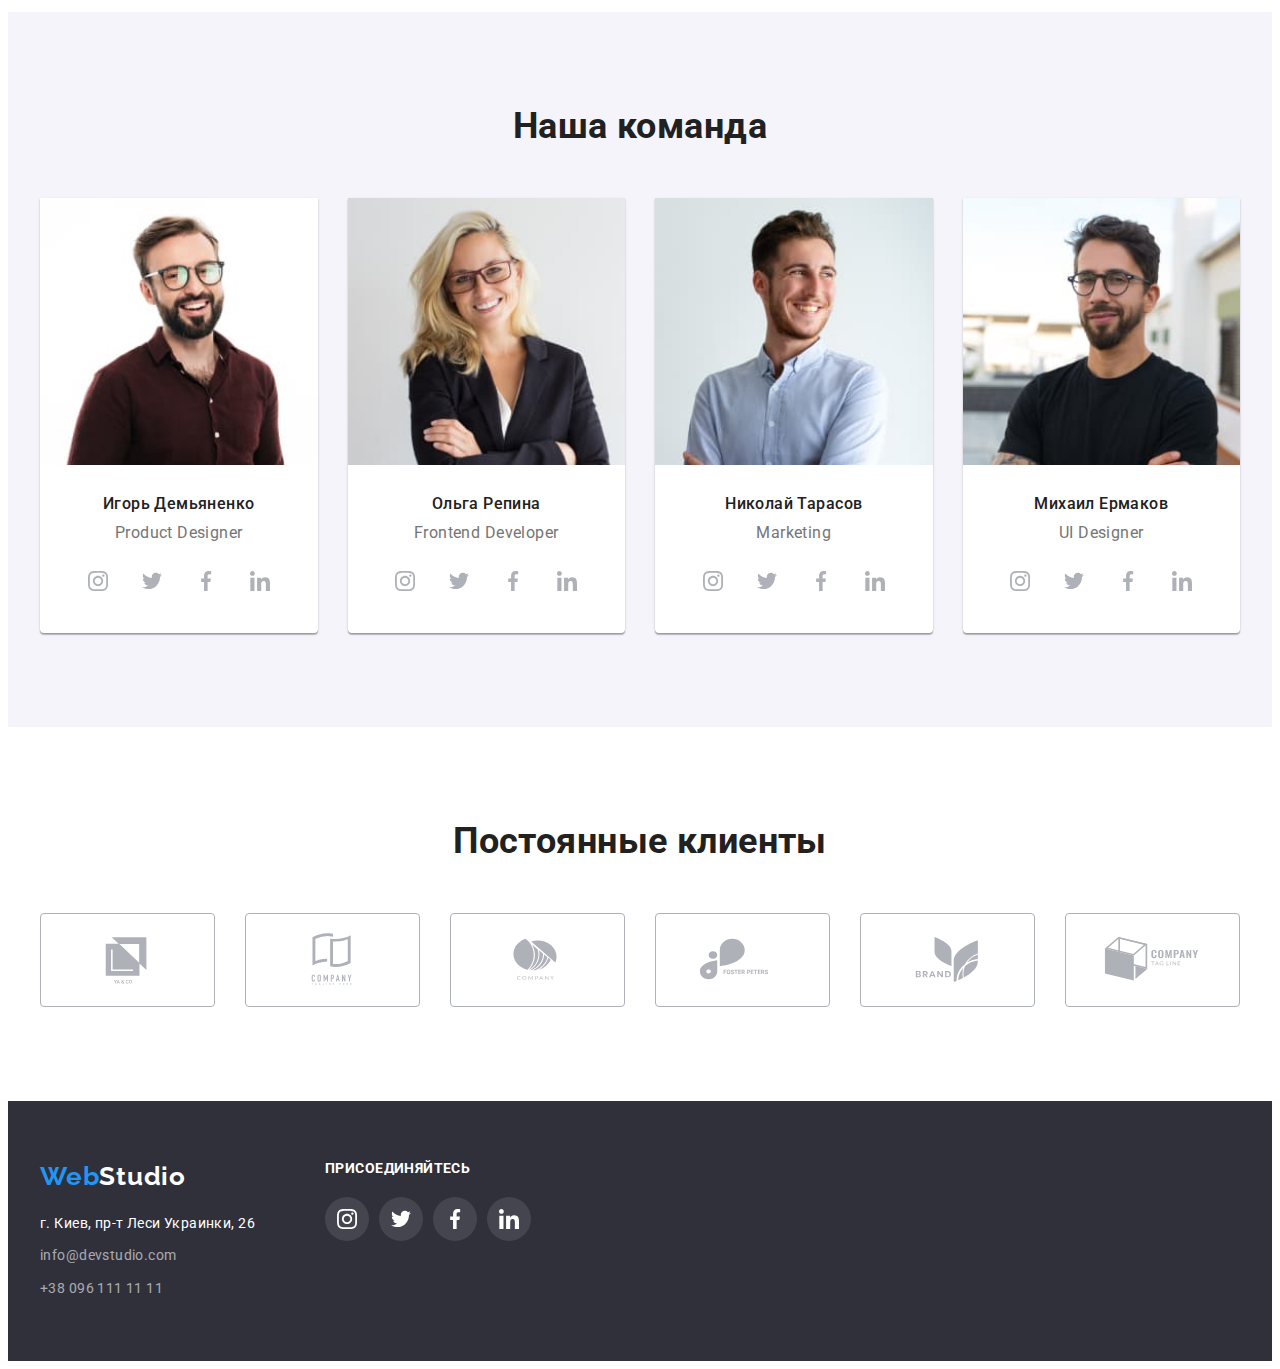
==== commit c9c7f428: "!!!!" ====
--- a/index.html
+++ b/index.html
@@ -111,35 +111,35 @@
                 <div class="teem-content">
                 <h3 class="team-people">Игорь Демьяненко</h3>
                 <p class="team-position">Product Designer</p>
-                <ul class="team-social-list list">
-                    <li class="team-social-item" >
-                        <a href=""
-                         class="team-social-link link"> 
-                         <svg class="team-social-icon" width="20" height="20">
+                <ul class="social-list list">
+                    <li class="social-item" >
+                        <a href=""
+                         class="social-link link"> 
+                         <svg class="social-icon" width="20" height="20">
                              <use href="./images/icons.svg#icon-instagram"></use>
                          </svg>
                         </a>
                     </li>
-                    <li class="team-social-item" >
-                        <a href=""
-                         class="team-social-link link"> 
-                         <svg class="team-social-icon" width="20" height="20">
+                    <li class="social-item" >
+                        <a href=""
+                         class="social-link link"> 
+                         <svg class="social-icon" width="20" height="20">
                              <use href="./images/icons.svg#icon-twitter"></use>
                          </svg>
                         </a>
                     </li>
-                    <li class="team-social-item" >
-                        <a href=""
-                         class="team-social-link link"> 
-                         <svg class="team-social-icon" width="20" height="20">
+                    <li class="social-item" >
+                        <a href=""
+                         class="social-link link"> 
+                         <svg class="social-icon" width="20" height="20">
                              <use href="./images/icons.svg#icon-facebook"></use>
                          </svg>
                         </a>
                     </li>
-                    <li class="team-social-item" >
-                        <a href=""
-                         class="team-social-link link"> 
-                         <svg class="team-social-icon" width="20" height="20">
+                    <li class="social-item" >
+                        <a href=""
+                         class="social-link link"> 
+                         <svg class="social-icon" width="20" height="20">
                              <use href="./images/icons.svg#icon-linkedin"></use>
                          </svg>
                         </a>
@@ -153,35 +153,35 @@
                 <div class="teem-content">
                 <h3 class="team-people">Ольга Репина</h3>
                 <p class="team-position">Frontend Developer</p>
-                <ul class="team-social-list list">
-                    <li class="team-social-item" >
-                        <a href=""
-                         class="team-social-link link"> 
-                         <svg class="team-social-icon" width="20" height="20">
+                <ul class="social-list list">
+                    <li class="social-item" >
+                        <a href=""
+                         class="social-link link"> 
+                         <svg class="social-icon" width="20" height="20">
                              <use href="./images/icons.svg#icon-instagram"></use>
                          </svg>
                         </a>
                     </li>
-                    <li class="team-social-item" >
-                        <a href=""
-                         class="team-social-link link"> 
-                         <svg class="team-social-icon" width="20" height="20">
+                    <li class="social-item" >
+                        <a href=""
+                         class="social-link link"> 
+                         <svg class="social-icon" width="20" height="20">
                              <use href="./images/icons.svg#icon-twitter"></use>
                          </svg>
                         </a>
                     </li>
-                    <li class="team-social-item" >
-                        <a href=""
-                         class="team-social-link link"> 
-                         <svg class="team-social-icon" width="20" height="20">
+                    <li class="social-item" >
+                        <a href=""
+                         class="social-link link"> 
+                         <svg class="social-icon" width="20" height="20">
                              <use href="./images/icons.svg#icon-facebook"></use>
                          </svg>
                         </a>
                     </li>
-                    <li class="team-social-item" >
-                        <a href=""
-                         class="team-social-link link"> 
-                         <svg class="team-social-icon" width="20" height="20">
+                    <li class="social-item" >
+                        <a href=""
+                         class="social-link link"> 
+                         <svg class="social-icon" width="20" height="20">
                              <use href="./images/icons.svg#icon-linkedin"></use>
                          </svg>
                         </a>
@@ -194,35 +194,35 @@
                 <div class="teem-content">
                 <h3 class="team-people">Николай Тарасов</h3>
                 <p class="team-position">Marketing</p>
-                <ul class="team-social-list list">
-                    <li class="team-social-item" >
-                        <a href=""
-                         class="team-social-link link"> 
-                         <svg class="team-social-icon" width="20" height="20">
+                <ul class="social-list list">
+                    <li class="social-item" >
+                        <a href=""
+                         class="social-link link"> 
+                         <svg class="social-icon" width="20" height="20">
                              <use href="./images/icons.svg#icon-instagram"></use>
                          </svg>
                         </a>
                     </li>
-                    <li class="team-social-item" >
-                        <a href=""
-                         class="team-social-link link"> 
-                         <svg class="team-social-icon" width="20" height="20">
+                    <li class="social-item" >
+                        <a href=""
+                         class="social-link link"> 
+                         <svg class="social-icon" width="20" height="20">
                              <use href="./images/icons.svg#icon-twitter"></use>
                          </svg>
                         </a>
                     </li>
-                    <li class="team-social-item" >
-                        <a href=""
-                         class="team-social-link link"> 
-                         <svg class="team-social-icon" width="20" height="20">
+                    <li class="social-item" >
+                        <a href=""
+                         class="social-link link"> 
+                         <svg class="social-icon" width="20" height="20">
                              <use href="./images/icons.svg#icon-facebook"></use>
                          </svg>
                         </a>
                     </li>
-                    <li class="team-social-item" >
-                        <a href=""
-                         class="team-social-link link"> 
-                         <svg class="team-social-icon" width="20" height="20">
+                    <li class="social-item" >
+                        <a href=""
+                         class="social-link link"> 
+                         <svg class="social-icon" width="20" height="20">
                              <use href="./images/icons.svg#icon-linkedin"></use>
                          </svg>
                         </a>
@@ -235,43 +235,40 @@
                 <div class="teem-content">
                 <h3 class="team-people">Михаил Ермаков</h3>
                 <p class="team-position">UI Designer</p>
-                <ul class="team-social-list list">
-                    <li class="team-social-item" >
-                        <a href=""
-                         class="team-social-link link"> 
-                         <svg class="team-social-icon" width="20" height="20">
+                <ul class="social-list list">
+                    <li class="social-item" >
+                        <a href=""
+                         class="social-link link"> 
+                         <svg class="social-icon" width="20" height="20">
                              <use href="./images/icons.svg#icon-instagram"></use>
                          </svg>
                         </a>
                     </li>
-                    <li class="team-social-item" >
-                        <a href=""
-                         class="team-social-link link"> 
-                         <svg class="team-social-icon" width="20" height="20">
+                    <li class="social-item" >
+                        <a href=""
+                         class="social-link link"> 
+                         <svg class="social-icon" width="20" height="20">
                              <use href="./images/icons.svg#icon-twitter"></use>
                          </svg>
                         </a>
                     </li>
-                    <li class="team-social-item" >
-                        <a href=""
-                         class="team-social-link link"> 
-                         <svg class="team-social-icon" width="20" height="20">
+                    <li class="social-item" >
+                        <a href=""
+                         class="social-link link"> 
+                         <svg class="social-icon" width="20" height="20">
                              <use href="./images/icons.svg#icon-facebook"></use>
                          </svg>
                         </a>
                     </li>
-                    <li class="team-social-item" >
-                        <a href=""
-                         class="team-social-link link"> 
-                         <svg class="team-social-icon" width="20" height="20">
+                    <li class="social-item" >
+                        <a href=""
+                         class="social-link link"> 
+                         <svg class="social-icon" width="20" height="20">
                              <use href="./images/icons.svg#icon-linkedin"></use>
                          </svg>
                         </a>
                     </li>
                 </ul>
-                </div>
-            </li>
-        </ul>
         </div>
     </section>
     <section class="clients section"> 
@@ -356,35 +353,35 @@
     
       <div class="footer-social">
           <h2 class="footer-social-logo">присоединяйтесь</h2>
-          <ul class="footer-social-list list">
-            <li class="footer-social-item" >
-                <a href=""
-                 class="footer-social-link link"> 
-                 <svg class="footer-social-icon" width="20" height="20">
+          <ul class="social-list list">
+            <li class="social-item" >
+                <a href=""
+                 class="social-link link"> 
+                 <svg class="social-icon" width="20" height="20">
                      <use href="./images/icons.svg#icon-instagram"></use>
                  </svg>
                 </a>
             </li>
-            <li class="footer-social-item" >
-                <a href=""
-                 class="footer-social-link link"> 
-                 <svg class="footer-social-icon" width="20" height="20">
+            <li class="social-item" >
+                <a href=""
+                 class="social-link link"> 
+                 <svg class="social-icon" width="20" height="20">
                      <use href="./images/icons.svg#icon-twitter"></use>
                  </svg>
                 </a>
             </li>
-            <li class="footer-social-item" >
-                <a href=""
-                 class="footer-social-link link"> 
-                 <svg class="footer-social-icon" width="20" height="20">
+            <li class="social-item" >
+                <a href=""
+                 class="social-link link"> 
+                 <svg class="social-icon" width="20" height="20">
                      <use href="./images/icons.svg#icon-facebook"></use>
                  </svg>
                 </a>
             </li>
-            <li class="footer-social-item" >
-                <a href=""
-                 class="footer-social-link link"> 
-                 <svg class="footer-social-icon" width="20" height="20">
+            <li class="social-item" >
+                <a href=""
+                 class="social-link link"> 
+                 <svg class="social-icon" width="20" height="20">
                      <use href="./images/icons.svg#icon-linkedin"></use>
                  </svg>
                 </a>
@@ -394,7 +391,7 @@
 
       </div>
     </div>
-
+</footer>
     
 </body>
 </html>--- a/css/styles.css
+++ b/css/styles.css
@@ -191,33 +191,12 @@
     display: flex;
     flex-direction: column;
 }
-.footer-social-list{
-    display: flex;
-    justify-content: center;
-    margin-top: 16px;
-}
-.footer-social-item + .footer-social-item{
-    margin-left: 10px;
-}
-.footer-social-link{
-    display: flex;
-    justify-content: center;
-    align-items: center;
-    background-color: rgba(255, 255, 255, 0.1);
-    width: 44px;
-    height: 44px;
-    border-radius: 50%;
-    color:var(--light-text-color)
-
-}
-.footer-social-icon{
-    fill: currentColor;
-}
-.footer-social-link:hover,
-.footer-social-link:focus{
-    background-color: var(--accent-color);
-    color:#ffffff;
-}
+.footer .social-link{
+    color: var(--light-text-color);
+}
+  
+
+
 .footer-social-logo{
  font-weight: bold;
 font-size: 14px;
@@ -226,6 +205,7 @@
 text-transform: uppercase;
 margin-bottom: 20px;
 color: var(--light-text-color);
+margin-bottom: 20px;
 }
 
 /*---------HERO--------*/
@@ -248,7 +228,7 @@
 letter-spacing: 0.06em;
 text-transform: uppercase;
 color:var(--light-text-color);
-margin-bottom: 40px;
+margin-bottom: 30px;
 text-align: center;
 max-width: 700px;
 margin-left: auto;
@@ -266,6 +246,8 @@
 color: var(--light-text-color);
 background-color:var(--accent-color);
 padding: 10px 32px;
+border: none;
+border-radius: 4px;
 
 
 
@@ -355,15 +337,18 @@
     padding: 30px 32px;
 
 }
-.team-social-list{
+.team-position{
+    margin-bottom: 16px;
+}
+.social-list{
     display: flex;
     justify-content: center;
-    margin-top: 16px;
-}
-.team-social-item + .team-social-item{
+  
+}
+.social-item + .social-item{
     margin-left: 10px;
 }
-.team-social-link{
+.social-link{
     display: flex;
     justify-content: center;
     align-items: center;
@@ -371,13 +356,15 @@
     width: 44px;
     height: 44px;
     border-radius: 50%;
-    color:var(--icon-color)
-}
-.team-social-icon{
+    color:var(--icon-color);
+    background-color: rgba(255, 255, 255, 0.1);
+    
+}
+.social-icon{
     fill: currentColor;
 }
-.team-social-link:hover,
-.team-social-link:focus{
+.social-link:hover,
+.social-link:focus{
     background-color: var(--accent-color);
     color:#ffffff;
 }
@@ -398,18 +385,15 @@
 /*----------Clients-----------*/
 .clients-item{
     flex-basis: calc(100% / 6 - 30px);
-    border: 1px solid #AFB1B8;
-    box-sizing: border-box;
-    border-radius: 4px;
-}
+}
+
 .clients-link{
     display: flex;
     justify-content: center;
     align-items: center;
     background-color: var(--light-background-color);
     height: 92px;
-    border: 1px solid #AFB1B8;
-    box-sizing: border-box;
+    border: 1px solid currentColor;
     border-radius: 4px;
     color:var(--icon-color)
 }
@@ -445,6 +429,8 @@
 background-color:var(--gray-background-color);
 min-width: 73px;
 padding: 6px 22px;
+border: none;
+border-radius: 4px;
 }
 
 
@@ -462,9 +448,9 @@
 
 
 .portfolio-item{
-    width: calc(100 / 3 - 30px) ;
-    box-sizing: border-box;
-}
+    width: calc(100% / 3 - 30px) ;
+}
+    
 
 .portfolio-content{
     border: 1px solid #eeeeee;
@@ -476,9 +462,13 @@
 
     
 }
-
-.portfolio-item:hover,
-.portfolio-item:focus{
+.portfolio-link{
+    display: flex;
+    flex-direction: column;
+}
+
+.portfolio-link:hover,
+.portfolio-link:focus{
     box-shadow:
     0px 1px 1px rgba(0, 0, 0, 0.12),
     0px 4px 4px rgba(0, 0, 0, 0.06),
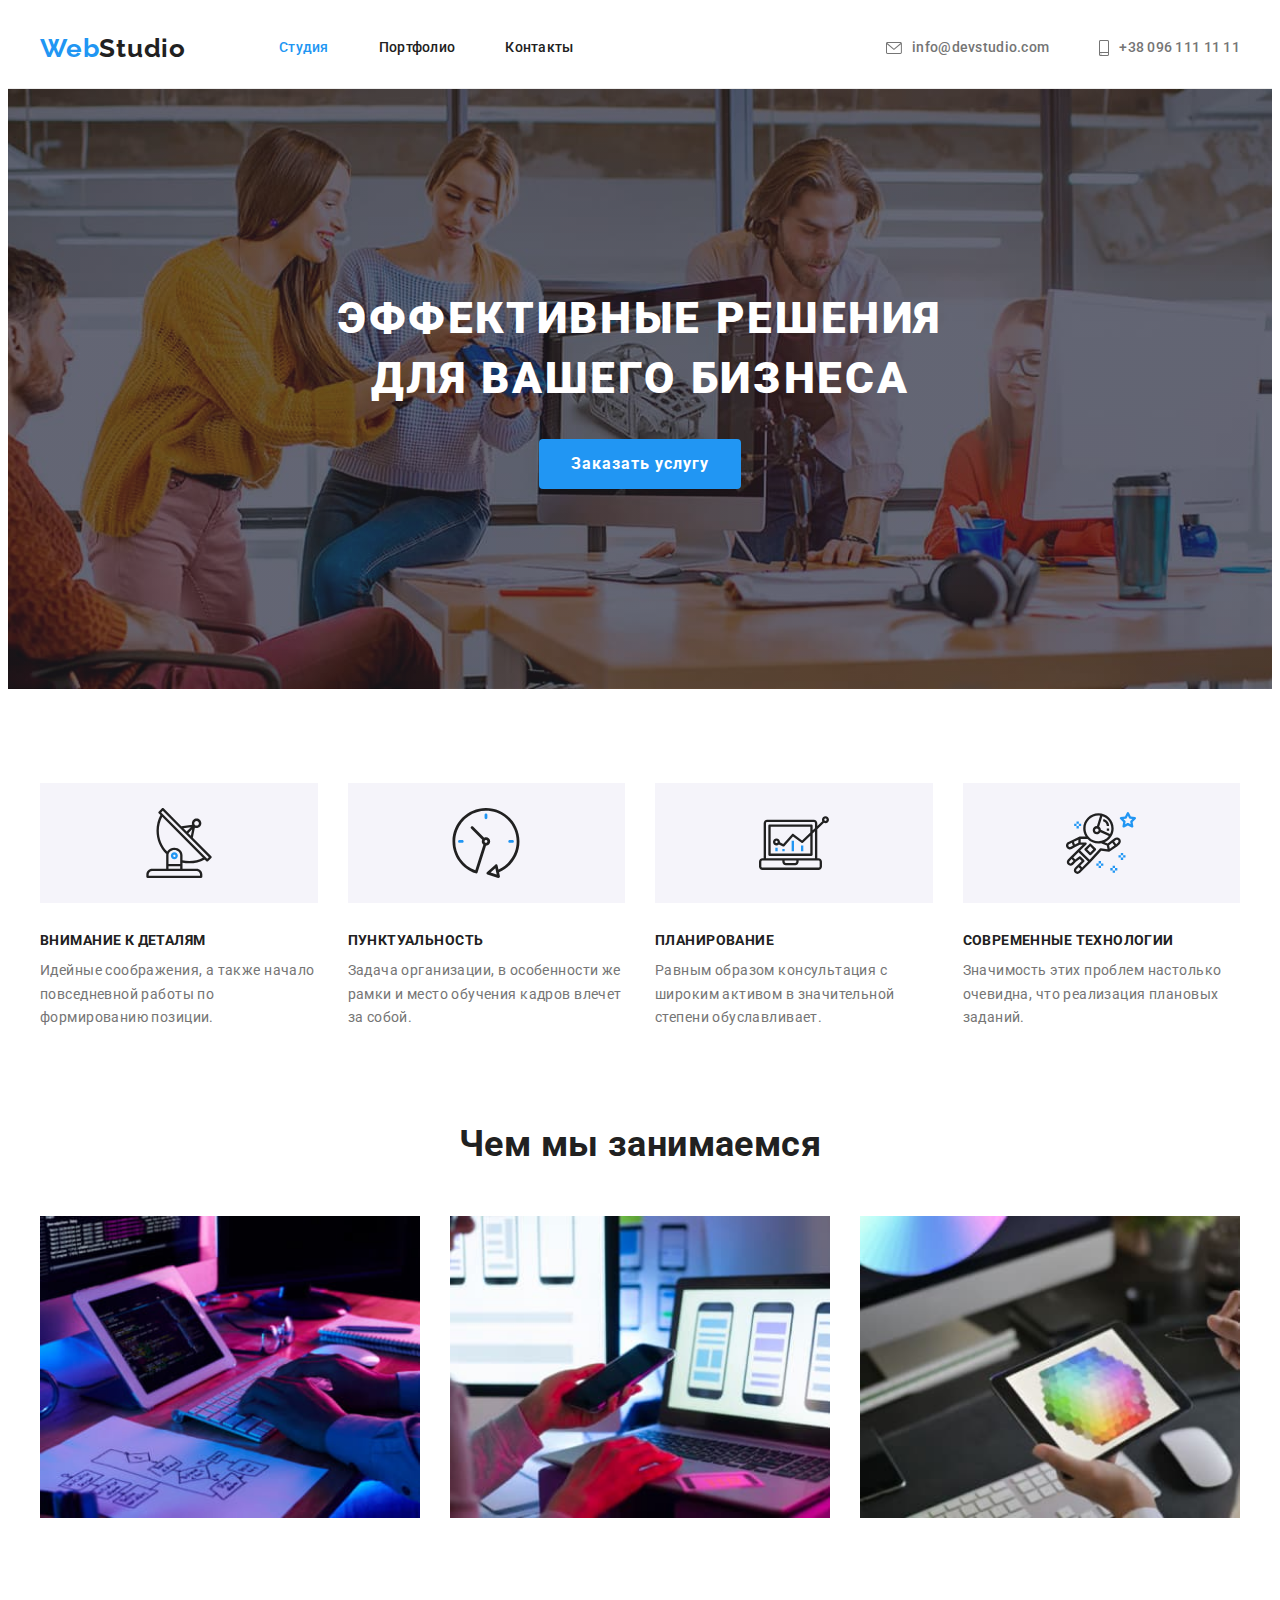
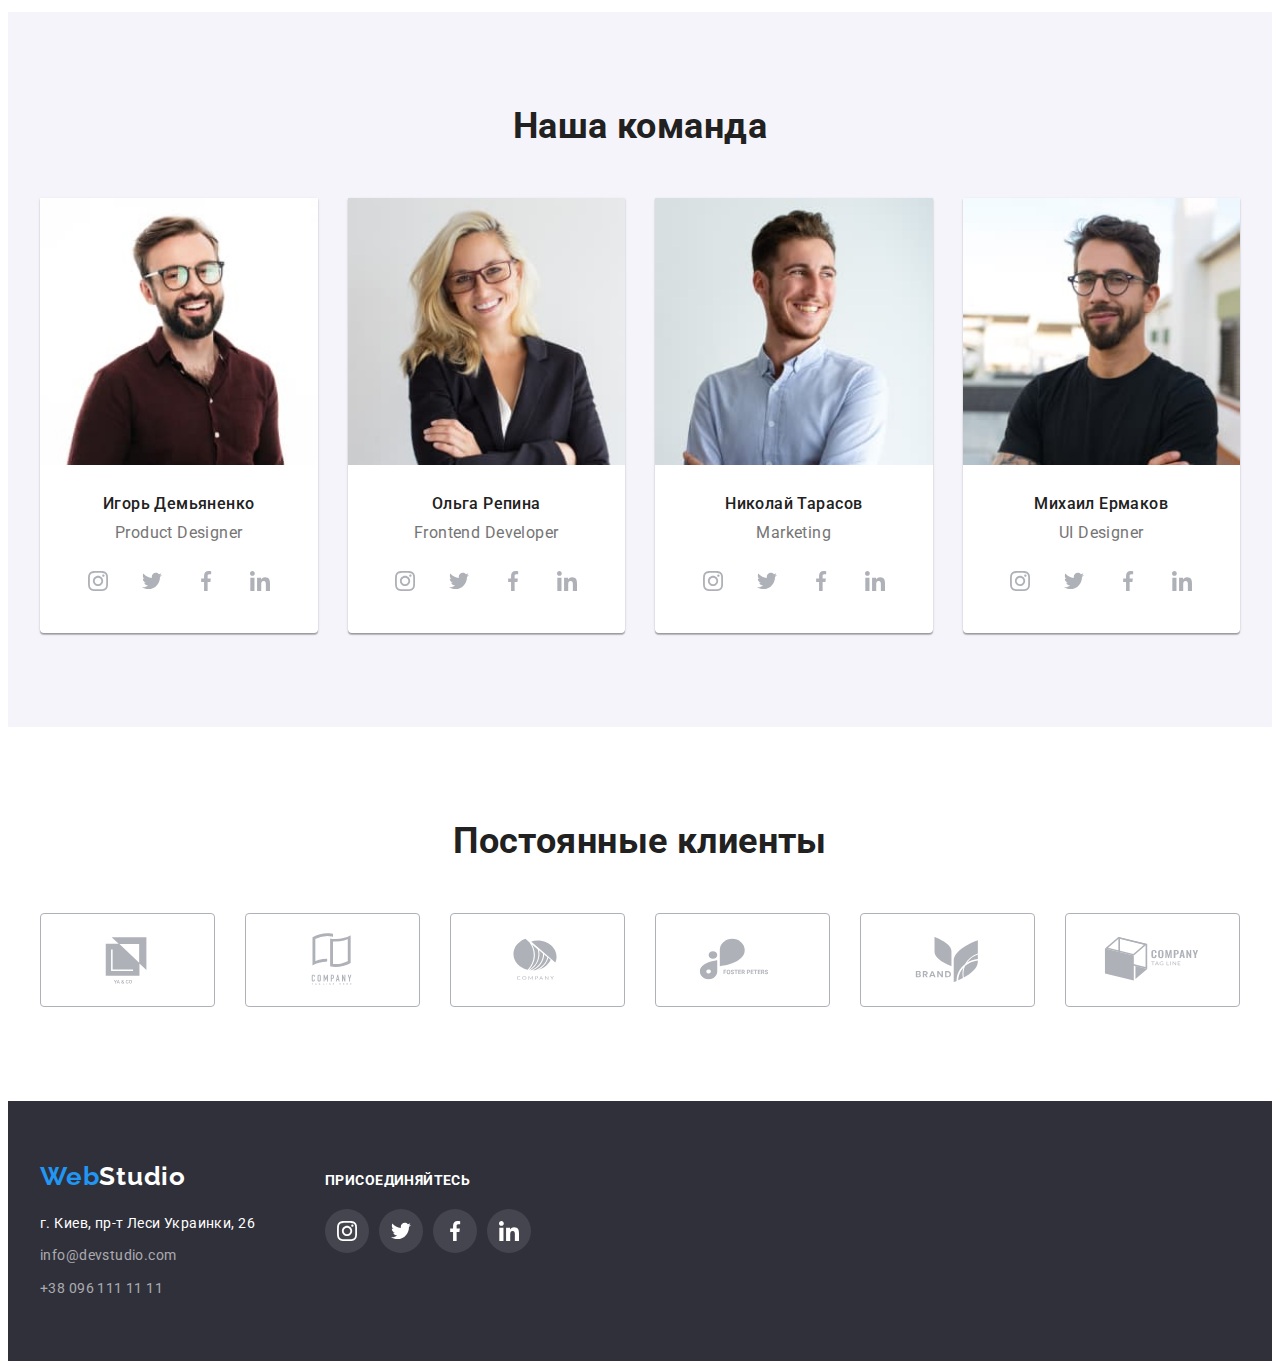
==== commit 7026eaac: "dfk" ====
--- a/index.html
+++ b/index.html
@@ -269,6 +269,8 @@
                         </a>
                     </li>
                 </ul>
+                </div>
+                </li>
         </div>
     </section>
     <section class="clients section"> 
--- a/css/styles.css
+++ b/css/styles.css
@@ -159,6 +159,7 @@
 }
 .footer-container{
     display: flex;
+    align-items: baseline;
 }
 .main-footer{
     display: flex;
